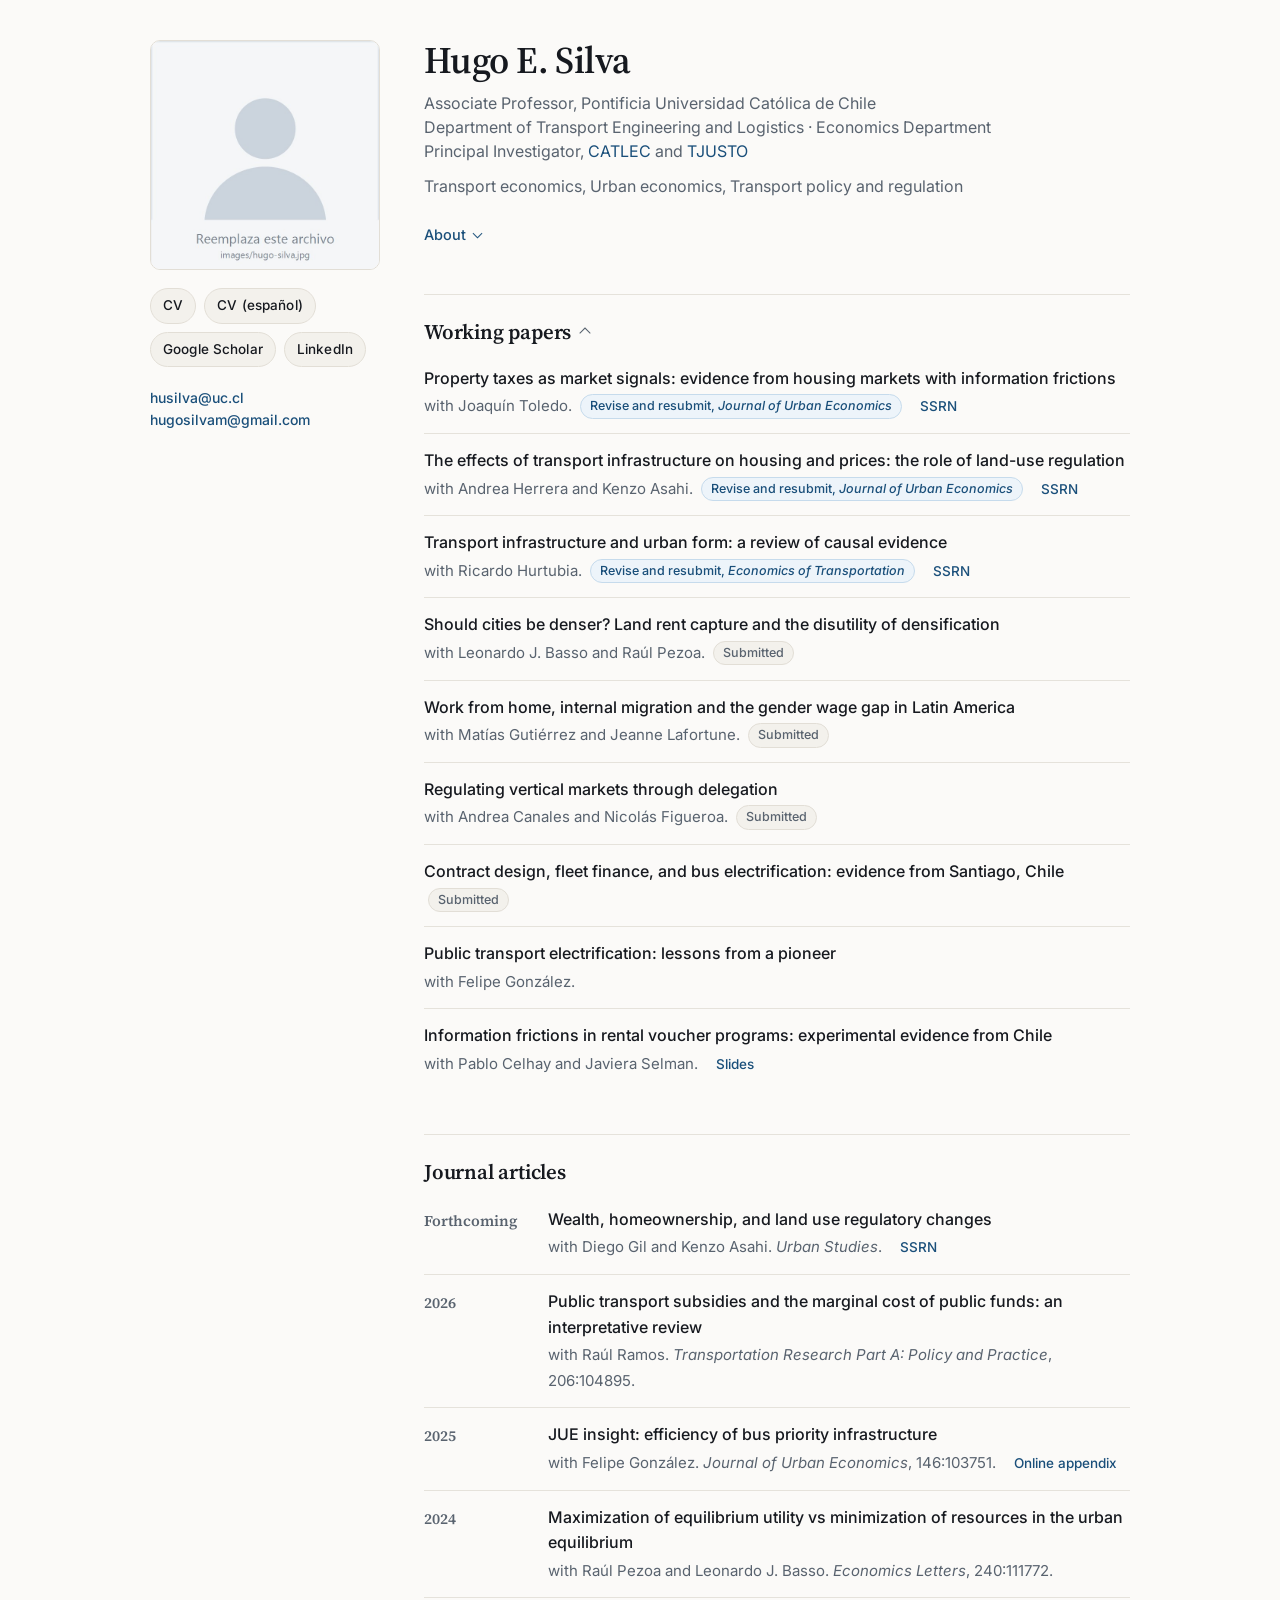
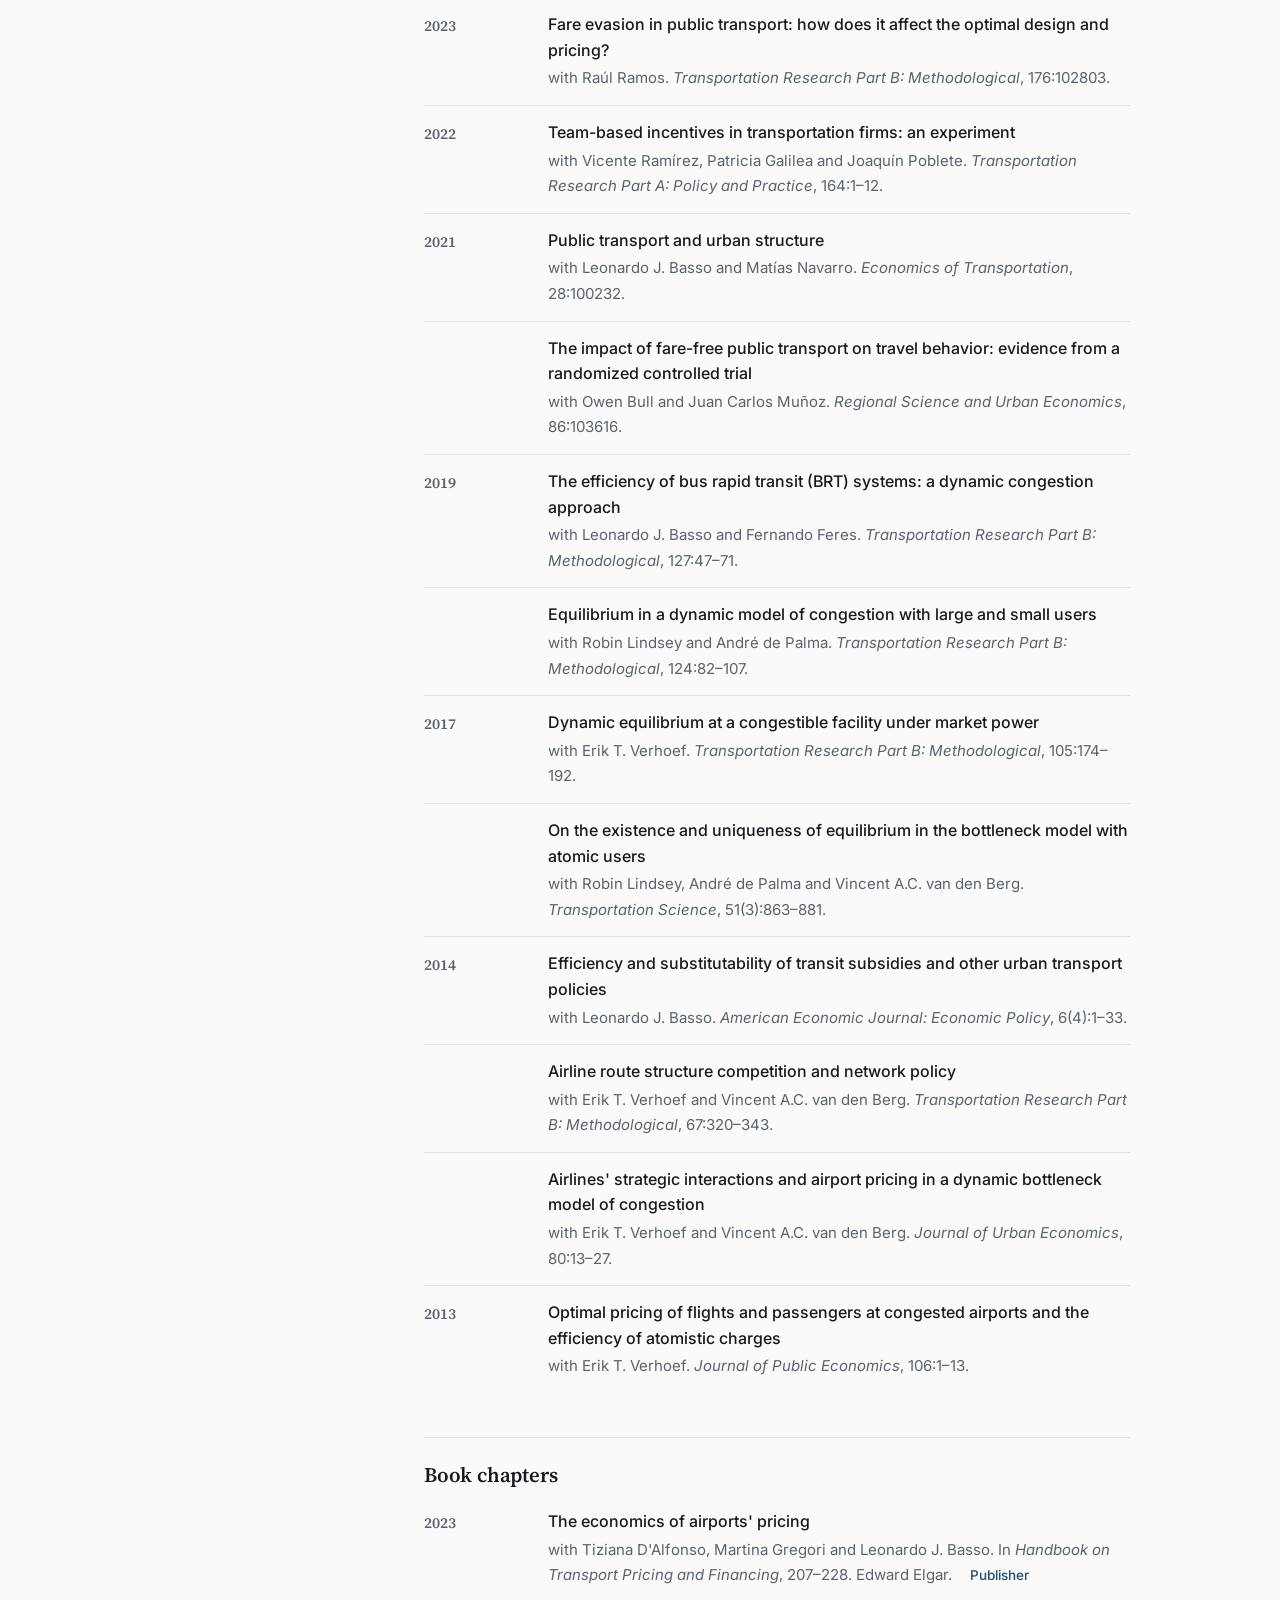
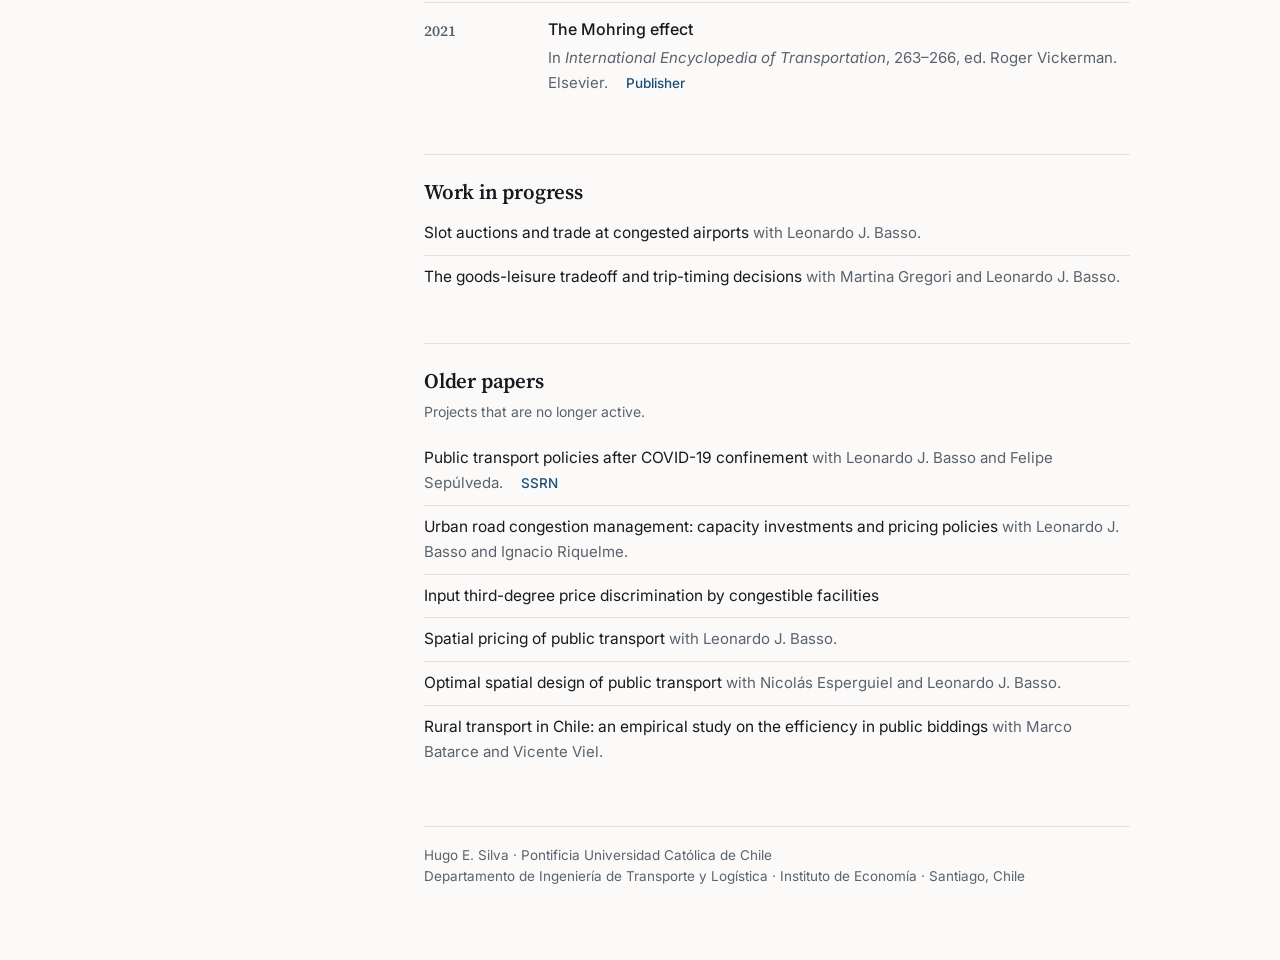
==== index.html @ 0204991d "Enlace SSRN del paper de Urban Studies Co-Authored-By: Claude Opus 5.5 <noreply@anthropic.com>" ====
<!doctype html>
<html lang="en">
<head>
<meta charset="utf-8">
<meta name="viewport" content="width=device-width, initial-scale=1">
<title>Hugo E. Silva | Transport and Urban Economics, PUC Chile</title>
<!-- Bilingual on purpose. The page itself is in English, but most searches that
     should land here are Spanish ("Hugo Silva transporte", "economía del
     transporte UC"), and this is the only place in <head> where those words can
     appear. Google truncates the snippet it displays, not what it indexes. -->
<meta name="description" content="Hugo E. Silva, Associate Professor of transport and urban economics at the Pontificia Universidad Católica de Chile. Publications and working papers. Profesor asociado de economía del transporte y economía urbana en la UC, Santiago de Chile.">
<meta name="author" content="Hugo E. Silva">
<!-- Every link opens in a new tab. Set once here instead of a target= on each
     anchor, so links added later inherit it. The mailto links opt back out. -->
<base target="_blank">
<link rel="preconnect" href="https://fonts.googleapis.com">
<link rel="preconnect" href="https://fonts.gstatic.com" crossorigin>
<link href="https://fonts.googleapis.com/css2?family=Inter:wght@400;500;600&family=Source+Serif+4:opsz,wght@8..60,400;8..60,600&display=swap" rel="stylesheet">
<link rel="stylesheet" href="styles.css">

<!-- hugosilva.cl only forwards here (NIC Chile, 302), it never serves the page,
     so this URL is the canonical one. If the domain ever hosts the site
     directly, change this and the absolute URLs in the JSON-LD below, plus
     sitemap.xml and robots.txt. -->
<link rel="canonical" href="https://hugosilvam.github.io/">

<!-- Tells Google this page is the same researcher it already knows from Scholar,
     ORCID and RePEc, instead of one of the other academics named Hugo Silva.
     Every sameAs URL below was checked against its profile before being added.
     If the site moves to hugosilva.cl, update "url" and "image" here, plus
     sitemap.xml and robots.txt.

     Names, job title and research areas are given in both languages. Searches
     in Chile use the Spanish forms ("profesor asociado", "economía del
     transporte", "Departamento de Ingeniería de Transporte y Logística"), and
     "alternateName" covers the far more common "Hugo Silva" without the middle
     initial. -->
<script type="application/ld+json">
{
  "@context": "https://schema.org",
  "@type": "Person",
  "name": "Hugo E. Silva",
  "alternateName": "Hugo Silva",
  "givenName": "Hugo",
  "familyName": "Silva",
  "jobTitle": ["Associate Professor", "Profesor Asociado"],
  "description": "Profesor asociado de economía del transporte y economía urbana en la Pontificia Universidad Católica de Chile.",
  "url": "https://hugosilvam.github.io/",
  "image": "https://hugosilvam.github.io/images/hugo-silva.jpg",
  "email": "mailto:husilva@uc.cl",
  "worksFor": {
    "@type": "CollegeOrUniversity",
    "name": "Pontificia Universidad Católica de Chile",
    "alternateName": "Pontifical Catholic University of Chile",
    "url": "https://www.uc.cl/"
  },
  "affiliation": [
    {
      "@type": "Organization",
      "name": "Departamento de Ingeniería de Transporte y Logística, Pontificia Universidad Católica de Chile",
      "url": "https://www.ing.puc.cl/transporte-y-logistica/"
    },
    {
      "@type": "Organization",
      "name": "Instituto de Economía, Pontificia Universidad Católica de Chile",
      "url": "https://economia.uc.cl/"
    },
    {
      "@type": "Organization",
      "name": "Center for Advanced Transportation, Logistics, and Economic Competitiveness (CATLEC)",
      "url": "https://catlec.cl/"
    },
    {
      "@type": "Organization",
      "name": "Millennium Nucleus in Just Transport",
      "url": "https://transportejusto.cl/"
    }
  ],
  "alumniOf": [
    { "@type": "CollegeOrUniversity", "name": "Vrije Universiteit Amsterdam" },
    { "@type": "CollegeOrUniversity", "name": "Universidad de Chile" }
  ],
  "knowsLanguage": ["es", "en"],
  "knowsAbout": [
    "Transport economics",
    "Urban economics",
    "Transport policy and regulation",
    "Economía del transporte",
    "Economía urbana",
    "Política y regulación del transporte",
    "Transporte público",
    "Congestión y tarificación vial"
  ],
  "sameAs": [
    "https://scholar.google.com/citations?user=IZvIWk8AAAAJ&hl=en",
    "https://orcid.org/0000-0003-0307-2686",
    "https://ideas.repec.org/f/psi930.html",
    "https://www.researchgate.net/profile/Hugo-Silva-30",
    "https://www.linkedin.com/in/hugo-silva-231196270"
  ]
}
</script>
</head>
<body>
<main class="page">

  <aside class="sidebar">
    <img class="photo" src="images/hugo-silva.jpg" alt="Hugo E. Silva">

    <div class="chips">
      <a class="chip" href="pdf/cv.pdf">CV</a>
      <a class="chip" href="pdf/cv-es.pdf" hreflang="es" lang="es">CV (espa&ntilde;ol)</a>
      <a class="chip" href="https://scholar.google.com/citations?user=IZvIWk8AAAAJ&amp;hl=en">Google Scholar</a>
      <a class="chip" href="https://www.linkedin.com/in/hugo-silva-231196270">LinkedIn</a>
    </div>

    <div class="sidebar-block">
      <strong><a href="mailto:husilva@uc.cl" target="_self">husilva@uc.cl</a></strong><br>
      <strong><a href="mailto:hugosilvam@gmail.com" target="_self">hugosilvam@gmail.com</a></strong>
    </div>

  </aside>

  <section>
    <h1>Hugo E. Silva</h1>
    <p class="role">
      Associate Professor, Pontificia Universidad Católica de Chile<br>
      Department of Transport Engineering and Logistics &middot; Economics Department<br>
      Principal Investigator, <a href="https://catlec.cl/">CATLEC</a> and <a href="https://transportejusto.cl/">TJUSTO</a>
    </p>
    <p class="role role-areas">
      Transport economics, Urban economics, Transport policy and regulation
    </p>

    <!-- Collapsed by default so the publication list sits higher on the page.
         Plain <details>, so it works with no JavaScript. -->
    <details class="bio">
      <summary>About</summary>
      <p>
        Hugo E. Silva is an Associate Professor at the
        <a href="https://www.ing.puc.cl/transporte-y-logistica/">Department of Transport Engineering and Logistics</a>
        and the <a href="https://economia.uc.cl/">Economics Department</a> of the
        Pontificia Universidad Católica de Chile. He is a Principal Researcher at the
        <a href="https://catlec.cl/">Center for Advanced Transportation, Logistics, and Economic Competitiveness (CATLEC)</a>
        and at the <a href="https://transportejusto.cl/">Millennium Nucleus in Just Transport</a>.
      </p>
      <p>
        He received a BSc in Civil Engineering (2010) and an MSc in Transportation Engineering (2010)
        from Universidad de Chile, and a PhD in Economics from VU Amsterdam in 2015.
      </p>
      <p>
        He is also a cofounder of <a href="simplicity.html">SimpliCity</a>, a startup for data-based
        urban and territorial planning.
      </p>

      <!-- Spanish summary. The rest of the site is in English, but most readers
           and most searches that reach this page come from Chile, so the
           institutions and the research areas are also given under the names
           they are actually searched by. -->
      <p lang="es">
        Hugo E. Silva es Profesor Asociado del
        <a href="https://www.ing.puc.cl/transporte-y-logistica/">Departamento de Ingeniería de Transporte y Logística</a>
        y del <a href="https://economia.uc.cl/">Instituto de Economía</a> de la
        Pontificia Universidad Católica de Chile. Investiga en economía del transporte
        y economía urbana: tarificación de la congestión, subsidios y diseño del
        transporte público, aeropuertos, y el efecto de la infraestructura de transporte
        sobre la ciudad. Es investigador principal del
        <a href="https://catlec.cl/">Centro Avanzado de Transporte, Logística y Competitividad Económica (CATLEC)</a>
        y del <a href="https://transportejusto.cl/">Núcleo Milenio Transporte Justo (TJUSTO)</a>.
      </p>
    </details>

    <!-- ================= WORKING PAPERS =================
         Ordered by status: revise and resubmit, then submitted, then the rest.
         No year gutter here, because the order is not chronological.
         Collapsible, but open by default: this is the newest work, so it should
         still be the first thing a reader sees. -->
    <details class="section" open>
    <summary><h2>Working papers</h2></summary>
    <ol class="pubs pubs-flow">

      <li>
        <div>
          <a class="title" href="pdf/property-taxes-housing.pdf">Property taxes as market signals: evidence from housing markets with information frictions</a>
          <span class="meta">with Joaquín Toledo.
            <span class="status status-rr">Revise and resubmit, <i>Journal of Urban Economics</i></span>
          </span>
          <span class="filelinks"><a href="https://papers.ssrn.com/sol3/papers.cfm?abstract_id=5313632">SSRN</a></span>
        </div>
      </li>

      <li>
        <div>
          <a class="title" href="pdf/infrastructure-land-use-regulation.pdf">The effects of transport infrastructure on housing and prices: the role of land-use regulation</a>
          <span class="meta">with Andrea Herrera and Kenzo Asahi.
            <span class="status status-rr">Revise and resubmit, <i>Journal of Urban Economics</i></span>
          </span>
          <span class="filelinks"><a href="https://papers.ssrn.com/sol3/papers.cfm?abstract_id=5498960">SSRN</a></span>
        </div>
      </li>

      <li>
        <div>
          <a class="title" href="pdf/infrastructure-urban-form.pdf">Transport infrastructure and urban form: a review of causal evidence</a>
          <span class="meta">with Ricardo Hurtubia.
            <span class="status status-rr">Revise and resubmit, <i>Economics of Transportation</i></span>
          </span>
          <span class="filelinks"><a href="https://papers.ssrn.com/sol3/papers.cfm?abstract_id=5534223">SSRN</a></span>
        </div>
      </li>

      <li>
        <div>
          <a class="title" href="pdf/density-land-rent-capture.pdf">Should cities be denser? Land rent capture and the disutility of densification</a>
          <span class="meta">with Leonardo J. Basso and Ra&uacute;l Pezoa.
            <span class="status">Submitted</span>
          </span>
        </div>
      </li>

      <li>
        <div>
          <a class="title" href="pdf/wfh-migration-gender.pdf">Work from home, internal migration and the gender wage gap in Latin America</a>
          <span class="meta">with Matías Gutiérrez and Jeanne Lafortune.
            <span class="status">Submitted</span>
          </span>
        </div>
      </li>

      <li>
        <div>
          <a class="title" href="pdf/vertical-markets.pdf">Regulating vertical markets through delegation</a>
          <span class="meta">with Andrea Canales and Nicolás Figueroa.
            <span class="status">Submitted</span>
          </span>
        </div>
      </li>

      <li>
        <div>
          <a class="title" href="pdf/bus-electrification-contracts.pdf">Contract design, fleet finance, and bus electrification: evidence from Santiago, Chile</a>
          <span class="meta">
            <span class="status">Submitted</span>
          </span>
        </div>
      </li>

      <li>
        <div>
          <a class="title" href="pdf/pt-electrification.pdf">Public transport electrification: lessons from a pioneer</a>
          <span class="meta">with Felipe González.</span>
        </div>
      </li>

      <li>
        <div>
          <span class="title-plain">Information frictions in rental voucher programs: experimental evidence from Chile</span>
          <span class="meta">with Pablo Celhay and Javiera Selman.</span>
          <span class="filelinks"><a href="pdf/rental-vouchers-slides.pdf">Slides</a></span>
        </div>
      </li>

    </ol>
    </details>

    <!-- ================= JOURNAL ARTICLES ================= -->
    <h2>Journal articles</h2>
    <ol class="pubs">

      <li>
        <span class="yr">Forthcoming</span>
        <div>
          <span class="title-plain">Wealth, homeownership, and land use regulatory changes</span>
          <span class="meta">with Diego Gil and Kenzo Asahi. <i>Urban Studies</i>.</span>
          <span class="filelinks"><a href="https://papers.ssrn.com/sol3/papers.cfm?abstract_id=7586760">SSRN</a></span>
        </div>
      </li>

      <li>
        <span class="yr">2026</span>
        <div>
          <a class="title" href="pdf/mcpf-review.pdf">Public transport subsidies and the marginal cost of public funds: an interpretative review</a>
          <span class="meta">with Raúl Ramos. <i>Transportation Research Part A: Policy and Practice</i>, 206:104895.</span>
        </div>
      </li>

      <li>
        <span class="yr">2025</span>
        <div>
          <a class="title" href="pdf/bus-priority.pdf">JUE insight: efficiency of bus priority infrastructure</a>
          <span class="meta">with Felipe González. <i>Journal of Urban Economics</i>, 146:103751.</span>
          <span class="filelinks">
            <a href="pdf/bus-priority-appendix.pdf">Online appendix</a>
          </span>
        </div>
      </li>

      <li>
        <span class="yr">2024</span>
        <div>
          <a class="title" href="pdf/max-utility-vs-min-resources.pdf">Maximization of equilibrium utility vs minimization of resources in the urban equilibrium</a>
          <span class="meta">with Raúl Pezoa and Leonardo J. Basso. <i>Economics Letters</i>, 240:111772.</span>
        </div>
      </li>

      <li>
        <span class="yr">2023</span>
        <div>
          <a class="title" href="pdf/fare-evasion.pdf">Fare evasion in public transport: how does it affect the optimal design and pricing?</a>
          <span class="meta">with Raúl Ramos. <i>Transportation Research Part B: Methodological</i>, 176:102803.</span>
        </div>
      </li>

      <li>
        <span class="yr">2022</span>
        <div>
          <a class="title" href="pdf/team-incentives.pdf">Team-based incentives in transportation firms: an experiment</a>
          <span class="meta">with Vicente Ramírez, Patricia Galilea and Joaquín Poblete. <i>Transportation Research Part A: Policy and Practice</i>, 164:1&ndash;12.</span>
        </div>
      </li>

      <li>
        <span class="yr">2021</span>
        <div>
          <a class="title" href="pdf/pt-urban-structure.pdf">Public transport and urban structure</a>
          <span class="meta">with Leonardo J. Basso and Matías Navarro. <i>Economics of Transportation</i>, 28:100232.</span>
        </div>
      </li>

      <li>
        <span class="yr"></span>
        <div>
          <a class="title" href="pdf/fare-free-rct.pdf">The impact of fare-free public transport on travel behavior: evidence from a randomized controlled trial</a>
          <span class="meta">with Owen Bull and Juan Carlos Muñoz. <i>Regional Science and Urban Economics</i>, 86:103616.</span>
        </div>
      </li>

      <li>
        <span class="yr">2019</span>
        <div>
          <a class="title" href="pdf/brt-efficiency.pdf">The efficiency of bus rapid transit (BRT) systems: a dynamic congestion approach</a>
          <span class="meta">with Leonardo J. Basso and Fernando Feres. <i>Transportation Research Part B: Methodological</i>, 127:47&ndash;71.</span>
        </div>
      </li>

      <li>
        <span class="yr"></span>
        <div>
          <a class="title" href="pdf/large-small-users.pdf">Equilibrium in a dynamic model of congestion with large and small users</a>
          <span class="meta">with Robin Lindsey and André de Palma. <i>Transportation Research Part B: Methodological</i>, 124:82&ndash;107.</span>
        </div>
      </li>

      <li>
        <span class="yr">2017</span>
        <div>
          <a class="title" href="pdf/market-power-congestion.pdf">Dynamic equilibrium at a congestible facility under market power</a>
          <span class="meta">with Erik T. Verhoef. <i>Transportation Research Part B: Methodological</i>, 105:174&ndash;192.</span>
        </div>
      </li>

      <li>
        <span class="yr"></span>
        <div>
          <a class="title" href="pdf/atomic-users.pdf">On the existence and uniqueness of equilibrium in the bottleneck model with atomic users</a>
          <span class="meta">with Robin Lindsey, André de Palma and Vincent A.C. van den Berg. <i>Transportation Science</i>, 51(3):863&ndash;881.</span>
        </div>
      </li>

      <li>
        <span class="yr">2014</span>
        <div>
          <a class="title" href="pdf/transit-subsidies.pdf">Efficiency and substitutability of transit subsidies and other urban transport policies</a>
          <span class="meta">with Leonardo J. Basso. <i>American Economic Journal: Economic Policy</i>, 6(4):1&ndash;33.</span>
        </div>
      </li>

      <li>
        <span class="yr"></span>
        <div>
          <a class="title" href="pdf/airline-route-structure.pdf">Airline route structure competition and network policy</a>
          <span class="meta">with Erik T. Verhoef and Vincent A.C. van den Berg. <i>Transportation Research Part B: Methodological</i>, 67:320&ndash;343.</span>
        </div>
      </li>

      <li>
        <span class="yr"></span>
        <div>
          <a class="title" href="pdf/airport-pricing-bottleneck.pdf">Airlines' strategic interactions and airport pricing in a dynamic bottleneck model of congestion</a>
          <span class="meta">with Erik T. Verhoef and Vincent A.C. van den Berg. <i>Journal of Urban Economics</i>, 80:13&ndash;27.</span>
        </div>
      </li>

      <li>
        <span class="yr">2013</span>
        <div>
          <a class="title" href="pdf/flights-passengers-pricing.pdf">Optimal pricing of flights and passengers at congested airports and the efficiency of atomistic charges</a>
          <span class="meta">with Erik T. Verhoef. <i>Journal of Public Economics</i>, 106:1&ndash;13.</span>
        </div>
      </li>

    </ol>

    <!-- ================= BOOK CHAPTERS ================= -->
    <h2>Book chapters</h2>
    <ol class="pubs">

      <li>
        <span class="yr">2023</span>
        <div>
          <a class="title" href="pdf/airports-pricing-chapter.pdf">The economics of airports' pricing</a>
          <span class="meta">with Tiziana D'Alfonso, Martina Gregori and Leonardo J. Basso. In <i>Handbook on Transport Pricing and Financing</i>, 207&ndash;228. Edward Elgar.</span>
          <span class="filelinks">
            <a href="https://doi.org/10.4337/9781800375550.00018">Publisher</a>
          </span>
        </div>
      </li>

      <li>
        <span class="yr">2021</span>
        <div>
          <a class="title" href="pdf/mohring-effect.pdf">The Mohring effect</a>
          <span class="meta">In <i>International Encyclopedia of Transportation</i>, 263&ndash;266, ed. Roger Vickerman. Elsevier.</span>
          <span class="filelinks">
            <a href="https://doi.org/10.1016/B978-0-08-102671-7.10050-8">Publisher</a>
          </span>
        </div>
      </li>

    </ol>

    <!-- ================= WORK IN PROGRESS ================= -->
    <h2>Work in progress</h2>
    <ul class="plain">
      <li>Slot auctions and trade at congested airports <span class="meta">with Leonardo J. Basso.</span></li>
      <li>The goods-leisure tradeoff and trip-timing decisions <span class="meta">with Martina Gregori and Leonardo J. Basso.</span></li>
    </ul>

    <!-- ================= OLDER PAPERS ================= -->
    <h2>Older papers</h2>
    <p class="section-note">Projects that are no longer active.</p>
    <ul class="plain">
      <li>
        Public transport policies after COVID-19 confinement
        <span class="meta">with Leonardo J. Basso and Felipe Sepúlveda.</span>
        <span class="filelinks"><a href="https://papers.ssrn.com/sol3/papers.cfm?abstract_id=3693098">SSRN</a></span>
      </li>
      <li>Urban road congestion management: capacity investments and pricing policies <span class="meta">with Leonardo J. Basso and Ignacio Riquelme.</span></li>
      <li>Input third-degree price discrimination by congestible facilities</li>
      <li>Spatial pricing of public transport <span class="meta">with Leonardo J. Basso.</span></li>
      <li>Optimal spatial design of public transport <span class="meta">with Nicolás Esperguiel and Leonardo J. Basso.</span></li>
      <li>Rural transport in Chile: an empirical study on the efficiency in public biddings <span class="meta">with Marco Batarce and Vicente Viel.</span></li>
    </ul>

    <!-- The second line repeats the affiliation in Spanish. The bio above says
         the same thing, but it sits inside a collapsed <details>; this line is
         visible without opening anything, which is what search engines weigh
         most. -->
    <footer>
      Hugo E. Silva &middot; Pontificia Universidad Católica de Chile<br>
      <span lang="es">Departamento de Ingeniería de Transporte y Logística &middot; Instituto de Economía &middot; Santiago, Chile</span>
    </footer>

  </section>
</main>
</body>
</html>
---- styles.css ----
/* Hugo E. Silva — personal site
   Layout modeled on the brief: sticky sidebar + single-column publication list. */

/* The palette is light in every context. color-scheme pins form controls,
   scrollbars and the pre-paint canvas to light so a reader whose OS is in dark
   mode does not get a dark flash or dark UI chrome around a white page. */
:root {
  color-scheme: light;
  --bg: #fbfaf8;
  --text: #16191f;
  --muted: #59636f;
  --rule: #e5e2db;
  --accent: #1a4f7a;
  --accent-hover: #123a5a;
  --chip-bg: #f3f1ec;
  --chip-border: #e2ded6;
  --rr-bg: #edf4fa;
  --rr-border: #c6dbec;
  --rr-text: #1a4f7a;
  --card: #ffffff;
  --max: 1020px;
  --gutter: 7rem;
}

* { box-sizing: border-box; }

html { -webkit-text-size-adjust: 100%; }

body {
  margin: 0;
  background: var(--bg);
  color: var(--text);
  font-family: Inter, -apple-system, BlinkMacSystemFont, "Segoe UI", Roboto, Arial, sans-serif;
  font-size: 16px;
  line-height: 1.6;
  font-feature-settings: "kern" 1;
  -webkit-font-smoothing: antialiased;
}

a {
  color: var(--accent);
  text-decoration: none;
}

a:hover {
  color: var(--accent-hover);
  text-decoration: underline;
  text-underline-offset: 3px;
}

a:focus-visible {
  outline: 2px solid var(--accent);
  outline-offset: 3px;
  border-radius: 2px;
}

/* ---------- Layout ---------- */

.page {
  max-width: var(--max);
  margin: 0 auto;
  padding: 40px 20px 72px;
  display: grid;
  grid-template-columns: 230px 1fr;
  gap: 44px;
  align-items: start;
}

.sidebar {
  position: sticky;
  top: 32px;
}

.photo {
  width: 100%;
  aspect-ratio: 1 / 1;
  object-fit: cover;
  border-radius: 10px;
  display: block;
  background: var(--chip-bg);
  border: 1px solid var(--chip-border);
}

.sidebar-block {
  margin-top: 20px;
  font-size: 14px;
  color: var(--muted);
  line-height: 1.55;
}

.sidebar-block strong {
  color: var(--text);
  font-weight: 500;
}

.chips {
  display: flex;
  flex-wrap: wrap;
  gap: 8px;
  margin-top: 18px;
}

.chip {
  padding: 6px 12px;
  border: 1px solid var(--chip-border);
  background: var(--chip-bg);
  border-radius: 999px;
  font-size: 13.5px;
  font-weight: 500;
  color: var(--text);
  letter-spacing: 0.01em;
}

/* White, not var(--bg): the page is a warm off-white, so lifting the chip to
   pure white is what makes the hover read. */
.chip:hover {
  background: var(--card);
  border-color: var(--accent);
  color: var(--accent);
  text-decoration: none;
}

/* ---------- Type ---------- */

h1 {
  font-family: "Source Serif 4", Georgia, "Times New Roman", serif;
  font-weight: 600;
  font-size: 2.35rem;
  line-height: 1.1;
  letter-spacing: -0.015em;
  margin: 0 0 10px;
}

.role {
  color: var(--muted);
  font-size: 1rem;
  margin: 0 0 22px;
  line-height: 1.5;
}

/* The research areas are not an affiliation, so they sit in their own block
   under the three institutional lines. A gap smaller than the 22px below the
   pair keeps the two reading as one group. */
.role-areas {
  margin-top: 11px;
}

.role:has(+ .role-areas) {
  margin-bottom: 0;
}

.bio p {
  margin: 0 0 14px;
  max-width: 62ch;
}

/* The bio on index.html is a <details>, collapsed by default. These rules only
   bite when a <summary> is present, so the plain <div class="bio"> on
   simplicity.html is left alone. */
.bio > summary {
  display: inline-flex;
  align-items: center;
  gap: 8px;
  width: fit-content;
  padding: 3px 0;
  cursor: pointer;
  list-style: none;
  color: var(--accent);
  font-size: 14.5px;
  font-weight: 500;
}

.bio > summary::-webkit-details-marker { display: none; }

.bio > summary:hover { color: var(--accent-hover); }

.bio > summary:focus-visible {
  outline: 2px solid var(--accent);
  outline-offset: 3px;
  border-radius: 2px;
}

/* Chevron drawn from two borders: down when closed, up when open. */
.bio > summary::after {
  content: "";
  width: 6px;
  height: 6px;
  margin-top: -3px;
  border-right: 1.5px solid currentColor;
  border-bottom: 1.5px solid currentColor;
  transform: rotate(45deg);
  transition: transform 0.18s ease;
}

.bio[open] > summary::after {
  margin-top: 2px;
  transform: rotate(-135deg);
}

.bio[open] > summary { margin-bottom: 10px; }

h2 {
  font-family: "Source Serif 4", Georgia, "Times New Roman", serif;
  font-weight: 600;
  font-size: 1.3rem;
  letter-spacing: -0.01em;
  margin: 44px 0 4px;
  padding-top: 20px;
  border-top: 1px solid var(--rule);
}

.section-note {
  color: var(--muted);
  font-size: 14px;
  margin: 0 0 14px;
}

/* ---------- Collapsible section ---------- */

/* The <h2> keeps its own rule above, so a collapsible section is visually
   identical to a plain one except for the chevron. The summary contributes
   only the hit area. */
.section > summary {
  cursor: pointer;
  list-style: none;
}

.section > summary::-webkit-details-marker { display: none; }

.section > summary > h2 {
  display: flex;
  align-items: center;
  gap: 10px;
}

/* Same two-border chevron as the About toggle: down when closed, up when open. */
.section > summary > h2::after {
  content: "";
  flex: none;
  width: 7px;
  height: 7px;
  margin-top: -4px;
  border-right: 1.5px solid var(--muted);
  border-bottom: 1.5px solid var(--muted);
  transform: rotate(45deg);
  transition: transform 0.18s ease;
}

.section[open] > summary > h2::after {
  margin-top: 3px;
  transform: rotate(-135deg);
}

.section > summary:hover > h2 { color: var(--accent); }

.section > summary:hover > h2::after { border-color: var(--accent); }

.section > summary:focus-visible {
  outline: 2px solid var(--accent);
  outline-offset: 3px;
  border-radius: 2px;
}

/* ---------- Publication lists ---------- */

.pubs {
  list-style: none;
  margin: 0;
  padding: 0;
}

.pubs > li {
  display: grid;
  grid-template-columns: var(--gutter) 1fr;
  gap: 0 12px;
  padding: 14px 0;
  border-bottom: 1px solid var(--rule);
}

.pubs > li:last-child { border-bottom: none; }

/* Working papers are ordered by status, not by date, so that list drops the
   year gutter instead of showing a timeline the order does not follow. */
.pubs-flow > li {
  grid-template-columns: 1fr;
  gap: 0;
}

/* The year sits in the gutter and is printed only when it changes,
   so the column reads as a timeline rather than a repeated label. */
.yr {
  font-family: "Source Serif 4", Georgia, serif;
  font-size: 15px;
  font-weight: 600;
  color: var(--muted);
  font-variant-numeric: tabular-nums;
  padding-top: 2px;
  /* "Forthcoming" is the longest label; if a font renders it wider than the
     gutter, hyphenate it rather than let it run into the title. */
  min-width: 0;
  overflow-wrap: break-word;
  hyphens: auto;
}

/* The title is the only block in the entry. Everything after it (coauthors,
   status, file links) is inline, so it all flows onto one second line.
   fit-content keeps the clickable box hugging the text: as a plain block the
   <a> would fill the column and empty space to its right would open the PDF. */
.title {
  font-weight: 500;
  display: block;
  width: fit-content;
  margin-bottom: 2px;
}

/* Titles that link to a PDF stay body-black, in both the unvisited and the
   visited state, so the list reads as one column of titles rather than a mix of
   blue and purple. :visited is listed explicitly because the browser default
   would otherwise recolor it. The underline on hover carries the affordance. */
.title:link,
.title:visited {
  color: var(--text);
}

.title:hover {
  color: var(--text);
  text-decoration: underline;
  text-underline-offset: 3px;
}

.title-plain {
  font-weight: 500;
  color: var(--text);
  display: block;
  margin-bottom: 2px;
}

.meta {
  display: inline;
  color: var(--muted);
  font-size: 15px;
}

.meta i { font-style: italic; }

/* Rides on the coauthors line, after the status pill. */
.filelinks {
  display: inline;
  margin-left: 14px;
  font-size: 13.5px;
}

/* An entry with no coauthors and no status has nothing on the second line
   before the links, so they open it and the leading gap is not wanted. */
.title + .filelinks,
.title-plain + .filelinks { margin-left: 0; }

.filelinks a { font-weight: 500; }

.filelinks a + a { margin-left: 14px; }

/* Review status rides on the same line as the coauthors, as a small pill so it
   stays scannable without reading as part of the author list. */
.status {
  display: inline-block;
  margin-left: 4px;
  padding: 0 9px;
  border: 1px solid var(--chip-border);
  border-radius: 999px;
  background: var(--chip-bg);
  color: var(--muted);
  font-size: 12.5px;
  font-weight: 500;
  line-height: 1.8;
  white-space: nowrap;
  vertical-align: 1px;
}

.status i { font-style: italic; }

.status-rr {
  background: var(--rr-bg);
  border-color: var(--rr-border);
  color: var(--rr-text);
}

/* Simple lists (work in progress, older papers) */
.plain {
  list-style: none;
  margin: 0;
  padding: 0;
}

.plain li {
  padding: 9px 0;
  border-bottom: 1px solid var(--rule);
  font-size: 15.5px;
}

.plain li:last-child { border-bottom: none; }

.plain .meta { display: inline; margin: 0; }

footer {
  margin-top: 52px;
  padding-top: 18px;
  border-top: 1px solid var(--rule);
  color: var(--muted);
  font-size: 13.5px;
}

/* ---------- Responsive ---------- */

@media (max-width: 820px) {
  .page {
    grid-template-columns: 1fr;
    gap: 28px;
    padding: 28px 18px 56px;
  }
  .sidebar { position: static; }
  .photo {
    width: 150px;
    aspect-ratio: 1 / 1;
  }
  h1 { font-size: 2rem; }
  .pubs > li {
    grid-template-columns: 1fr;
    gap: 0;
  }
  .yr {
    font-size: 13px;
    letter-spacing: 0.06em;
    text-transform: uppercase;
    padding: 0 0 2px;
  }
}

/* Below roughly a phone width the longest status ("Revise and resubmit,
   Journal of Urban Economics") no longer fits next to the authors, so the pill
   drops to its own line instead of overflowing the column. */
@media (max-width: 560px) {
  .status {
    display: block;
    width: fit-content;
    margin: 4px 0 0;
    white-space: normal;
    border-radius: 10px;
    padding: 1px 9px;
  }
}

@media print {
  :root { --accent: #000; --muted: #444; --rule: #ccc; }
  body { font-size: 11pt; }
  .sidebar, .chips { display: none; }
  .page { display: block; max-width: none; padding: 0; }
  a { text-decoration: none; }

  /* Print the bio whether or not the reader expanded it, and drop the toggle. */
  .bio > summary { display: none; }
  .bio > p { display: block; }

  /* Same for a collapsed section: the papers must be on the printed page even
     if the reader had it folded shut. The heading stays, only the chevron goes. */
  .section:not([open]) > ol { display: block; }
  .section > summary > h2::after { display: none; }
}
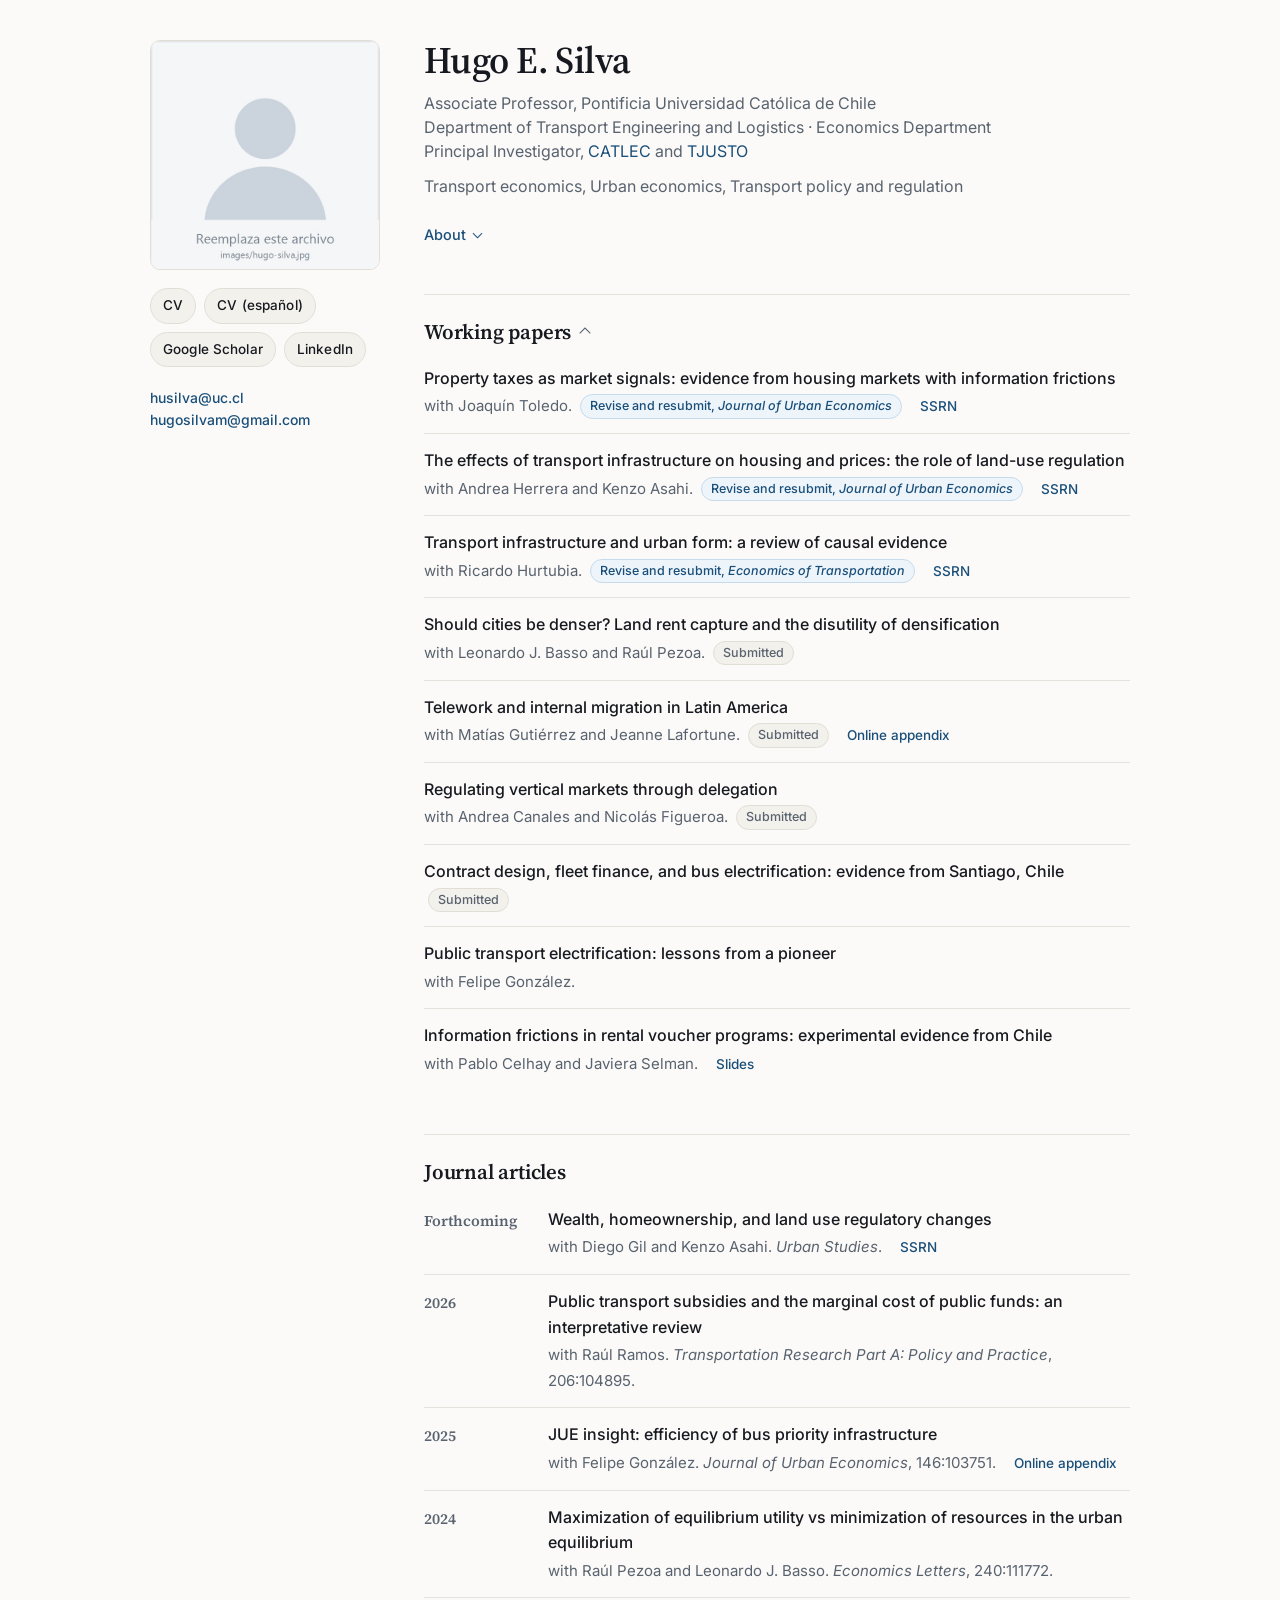
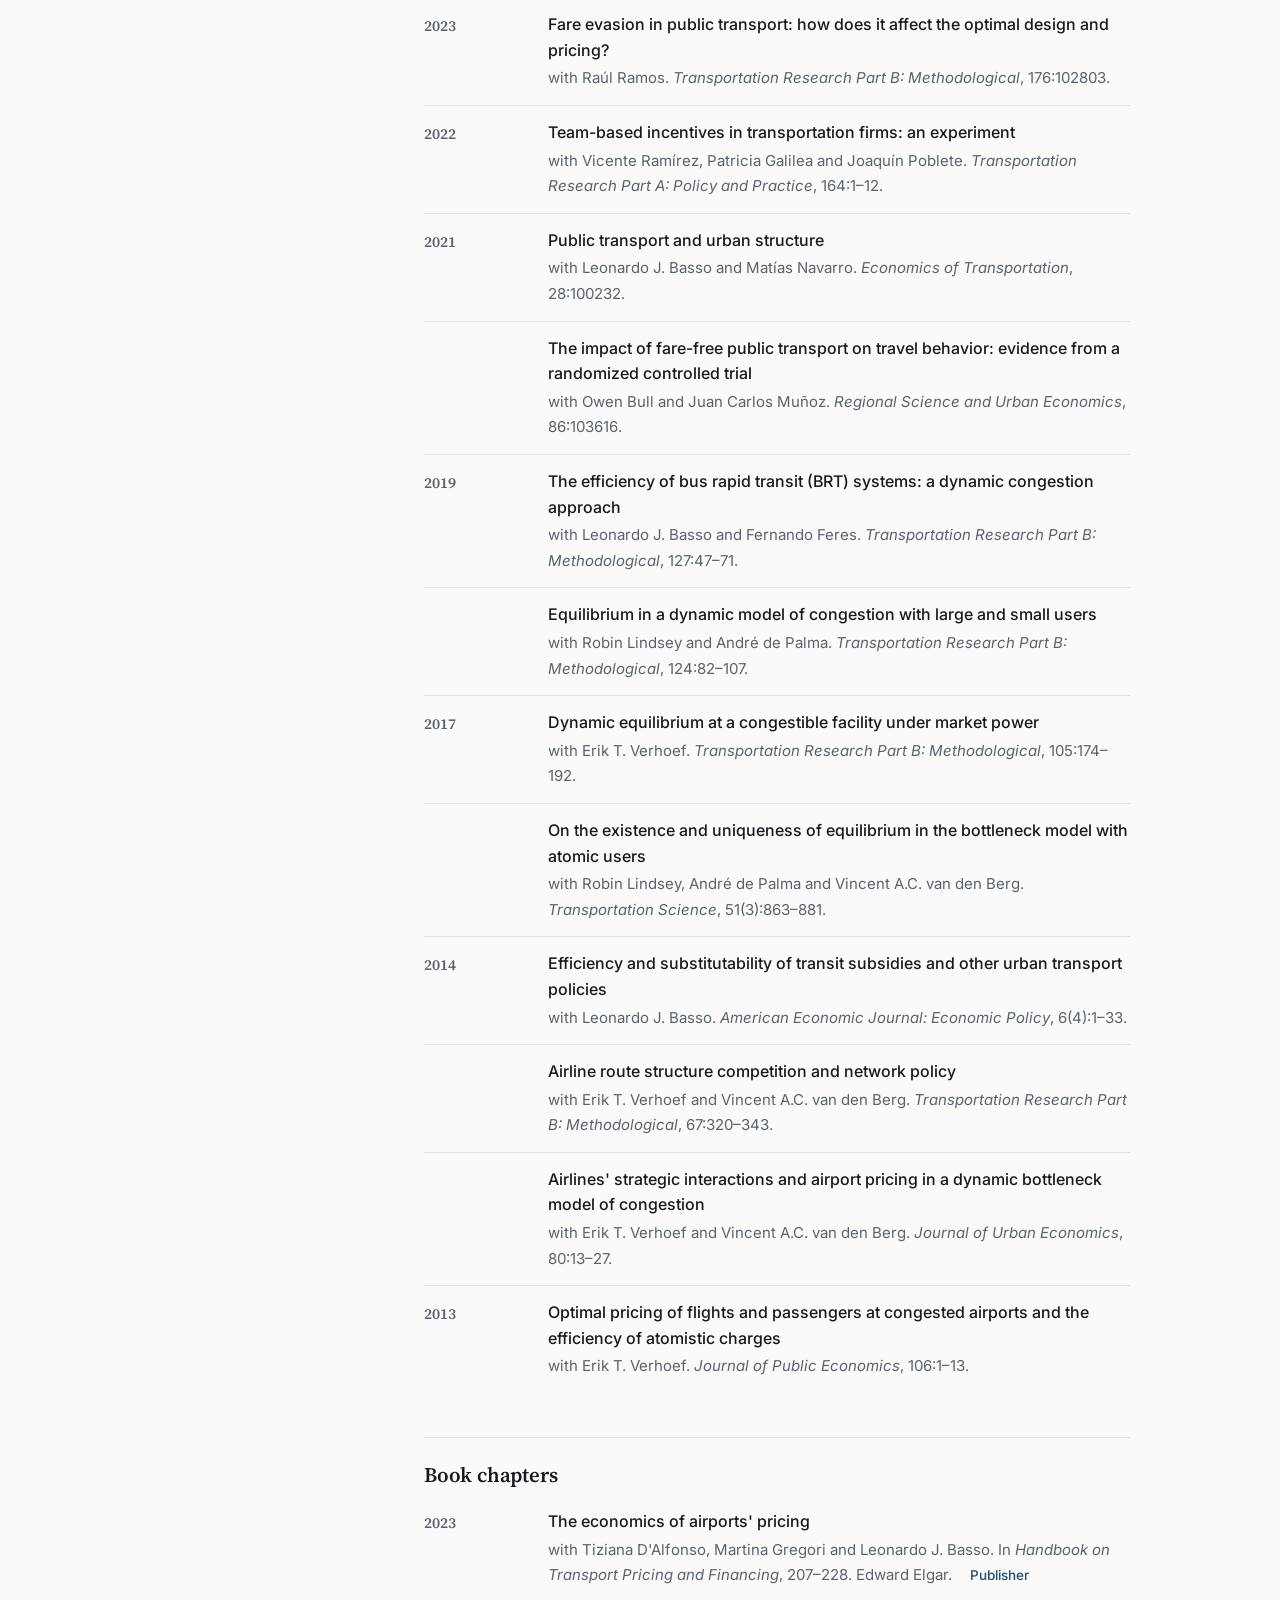
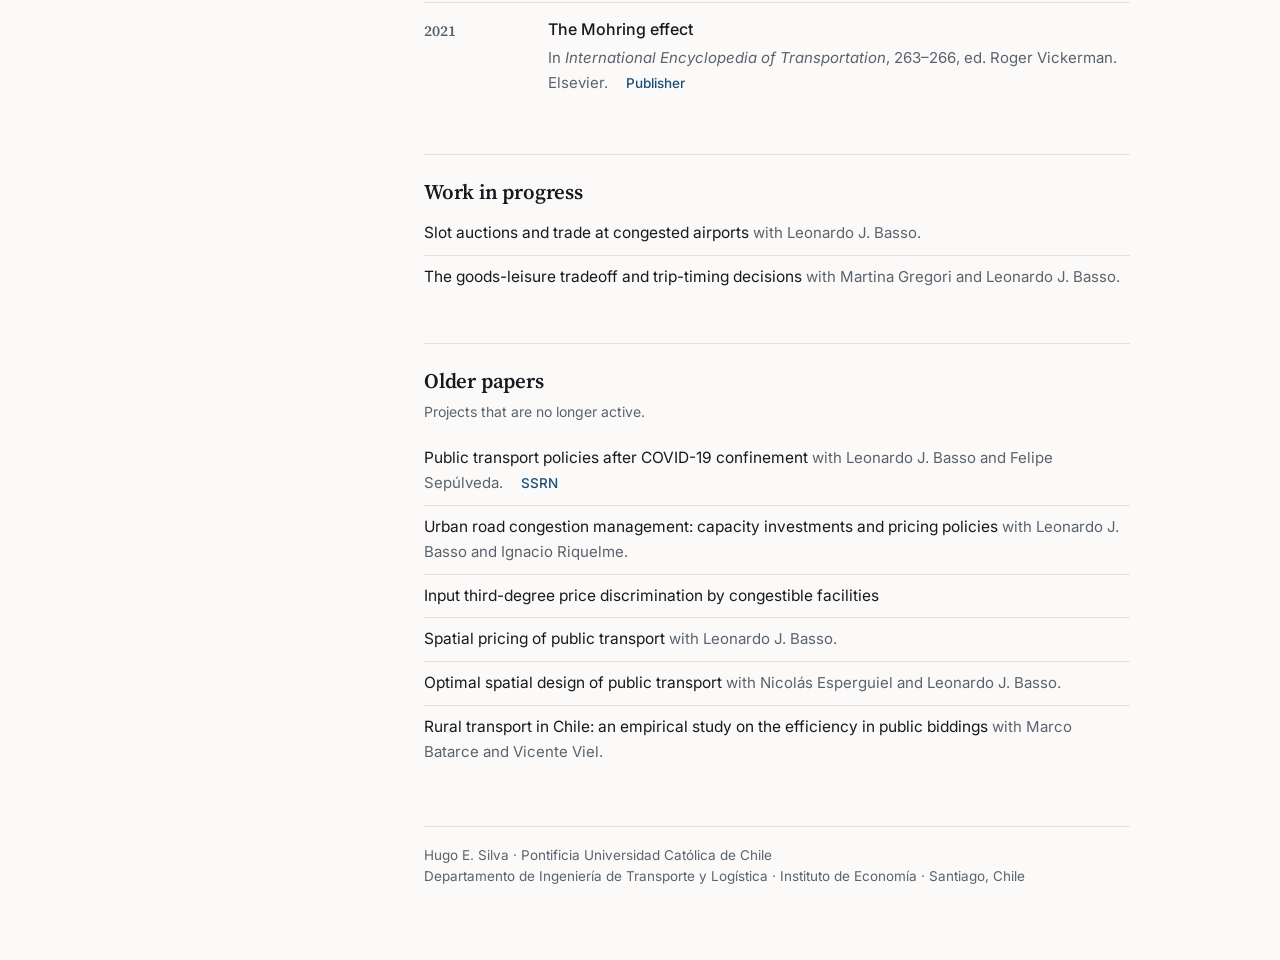
==== commit c94cfed2: "Paper de teletrabajo: version enviada a JEG y apendice online" ====
--- a/index.html
+++ b/index.html
@@ -220,10 +220,11 @@
 
       <li>
         <div>
-          <a class="title" href="pdf/wfh-migration-gender.pdf">Work from home, internal migration and the gender wage gap in Latin America</a>
+          <a class="title" href="pdf/telework-migration.pdf">Telework and internal migration in Latin America</a>
           <span class="meta">with Matías Gutiérrez and Jeanne Lafortune.
             <span class="status">Submitted</span>
           </span>
+          <span class="filelinks"><a href="pdf/telework-migration-appendix.pdf">Online appendix</a></span>
         </div>
       </li>
 
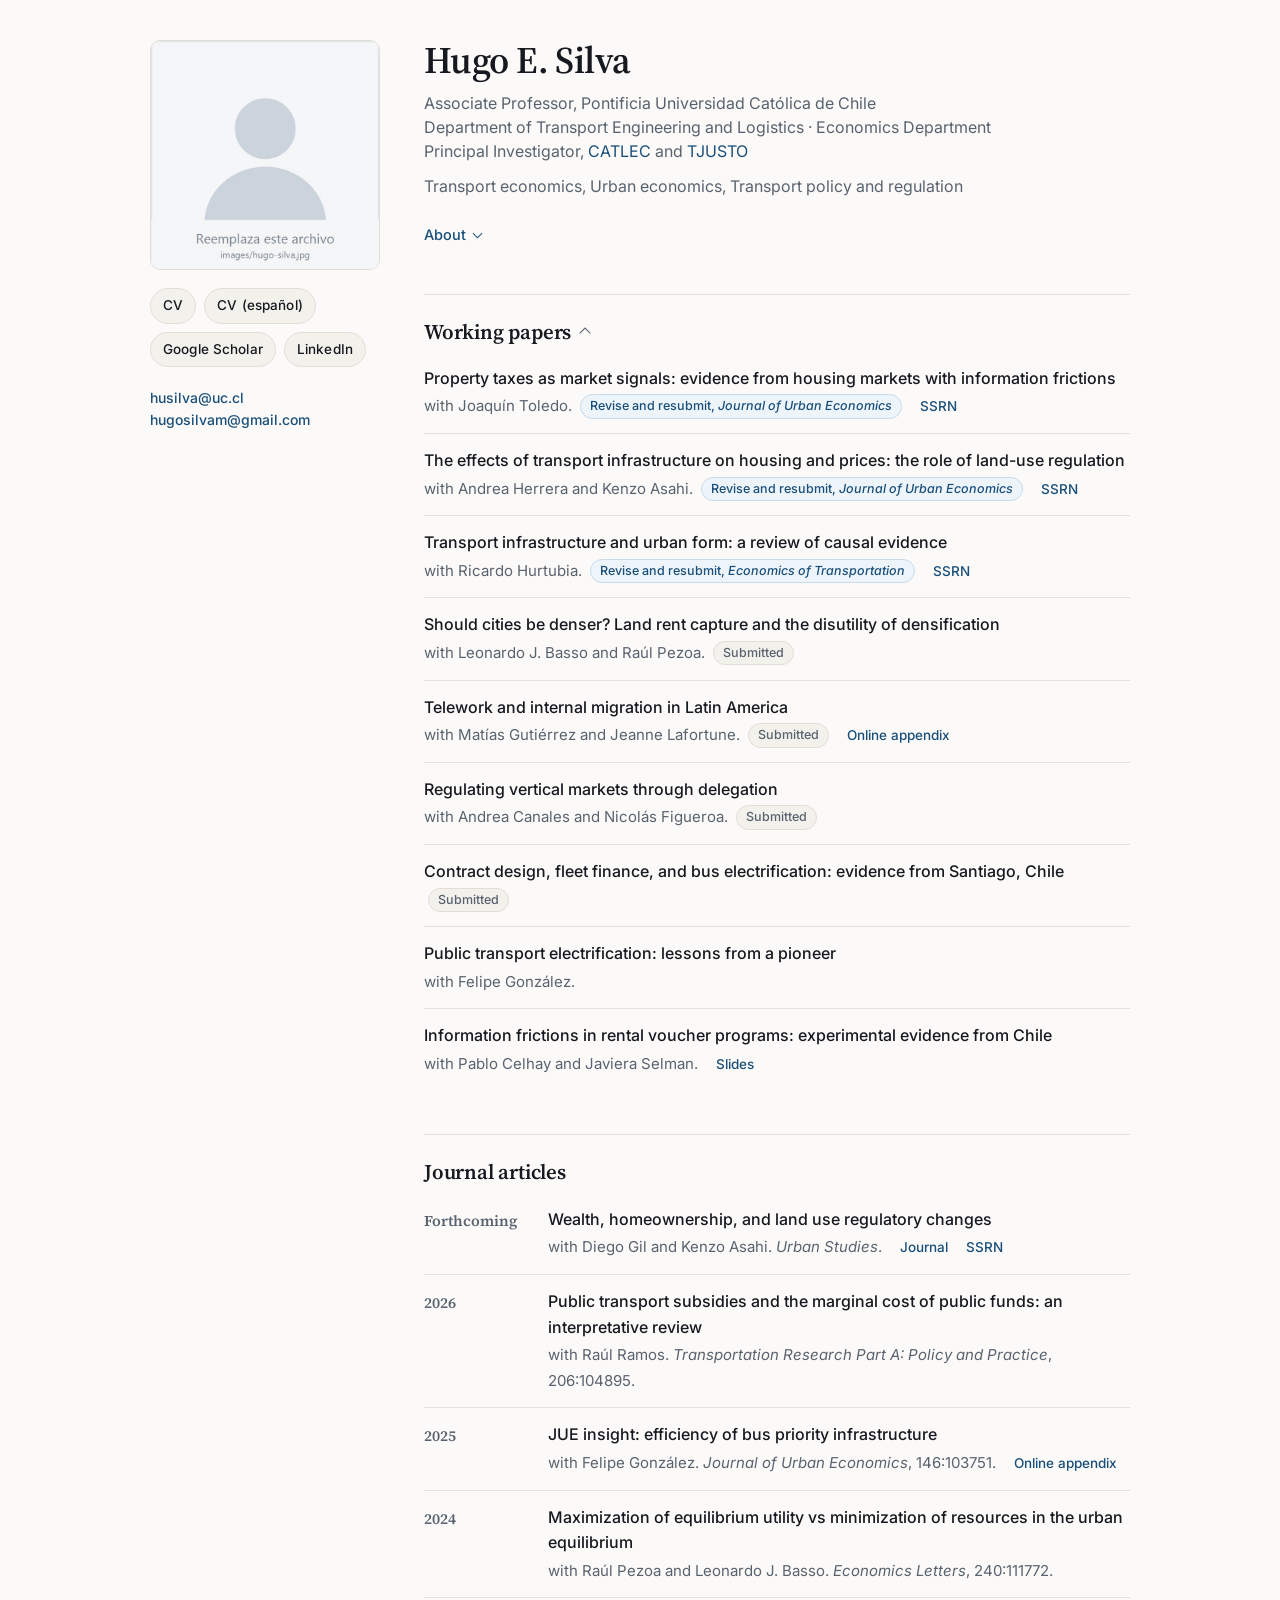
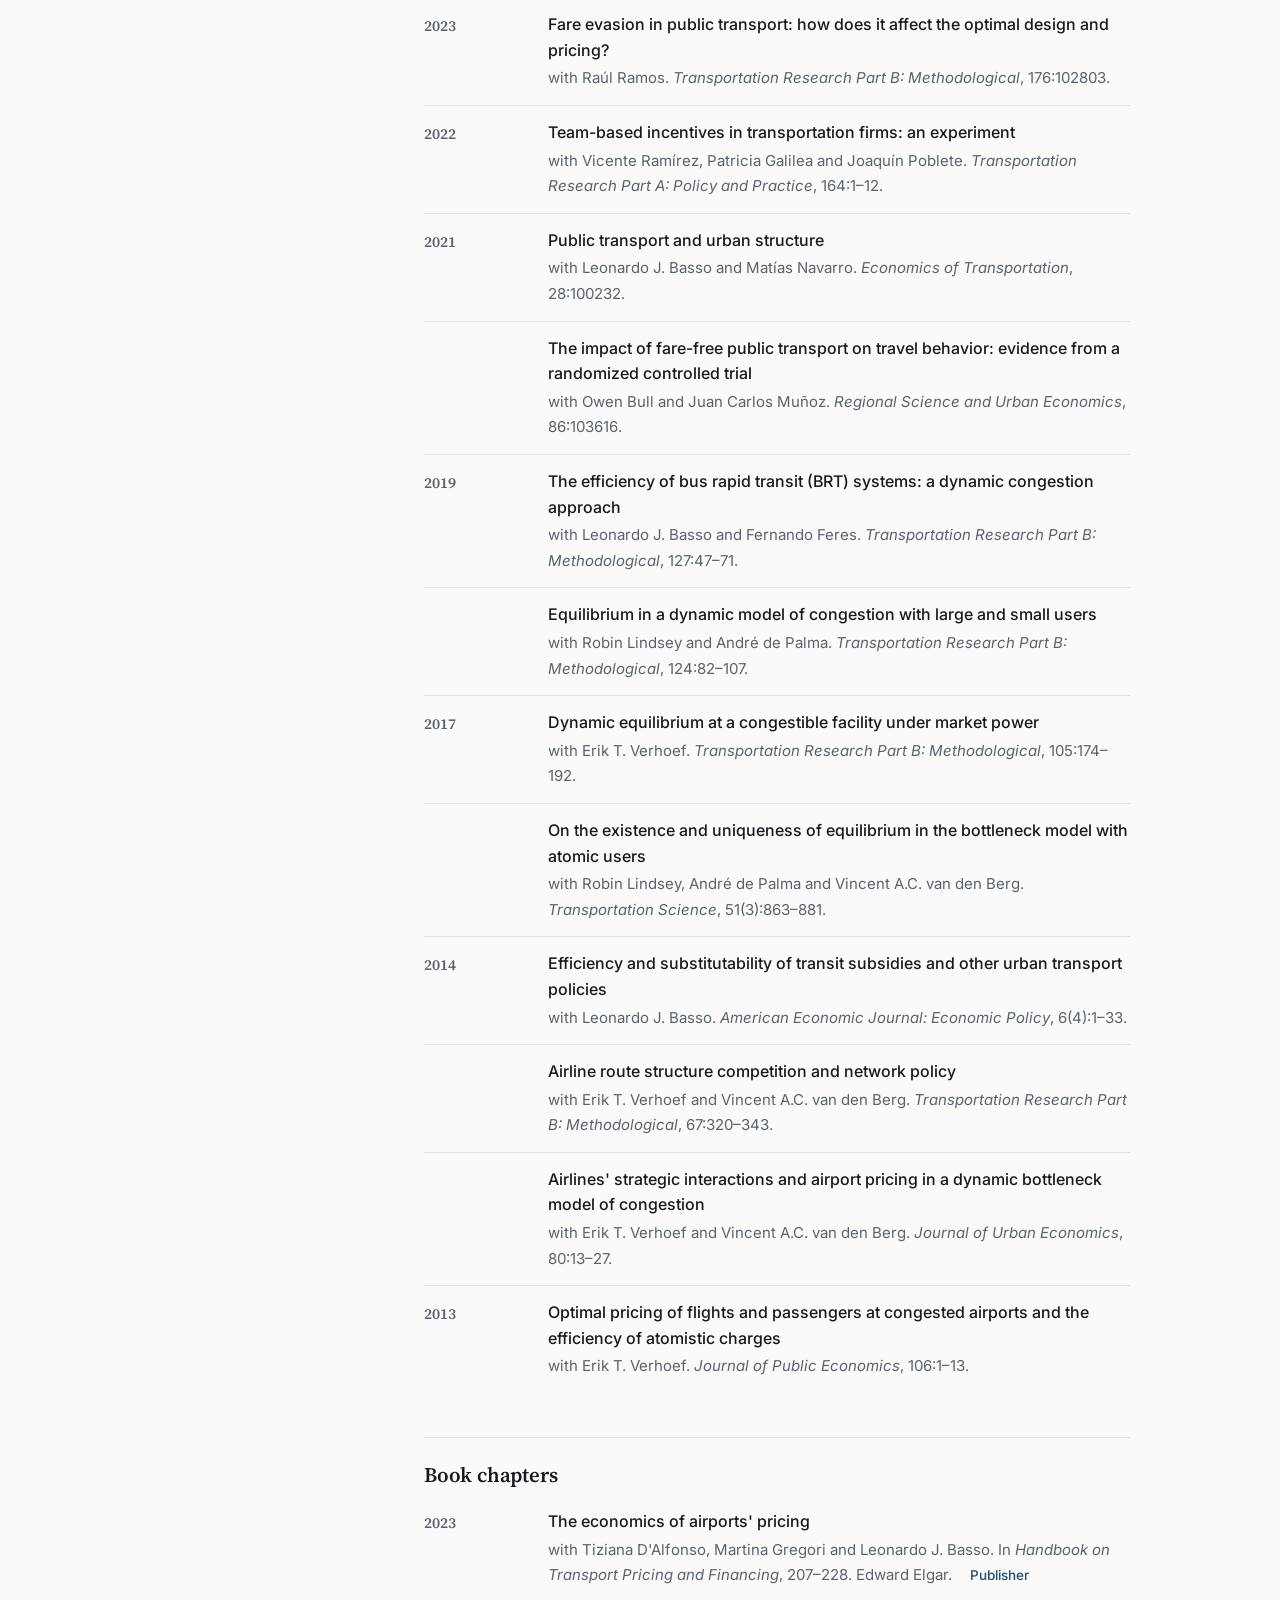
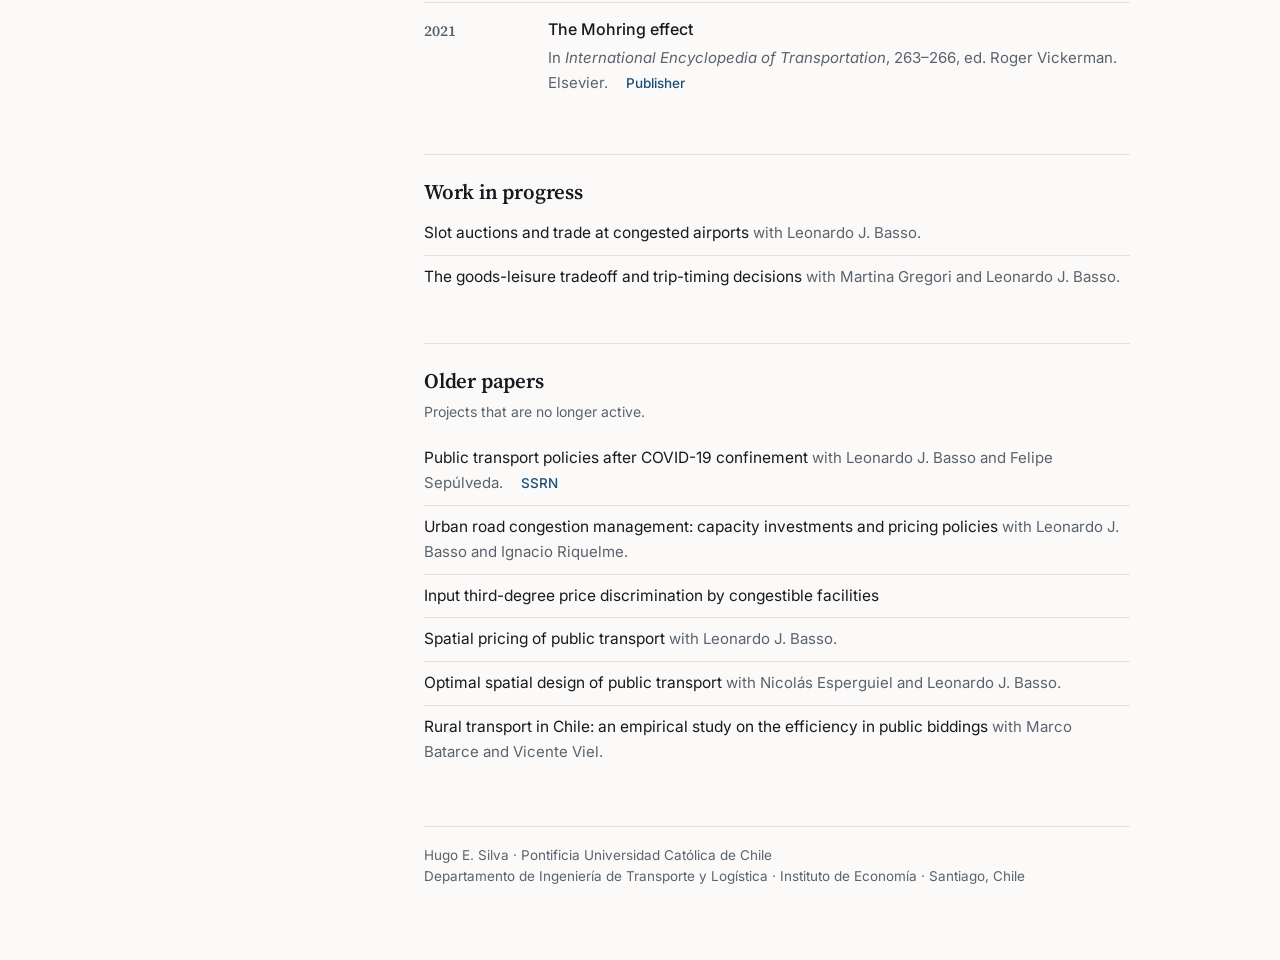
==== commit 7ebb8096: "PDF y enlace a la revista del paper de Urban Studies Co-Authored-By: Claude Fable 5.2 <noreply@anthr" ====
--- a/index.html
+++ b/index.html
@@ -271,9 +271,12 @@
       <li>
         <span class="yr">Forthcoming</span>
         <div>
-          <span class="title-plain">Wealth, homeownership, and land use regulatory changes</span>
+          <a class="title" href="pdf/land-use-regulatory-changes.pdf">Wealth, homeownership, and land use regulatory changes</a>
           <span class="meta">with Diego Gil and Kenzo Asahi. <i>Urban Studies</i>.</span>
-          <span class="filelinks"><a href="https://papers.ssrn.com/sol3/papers.cfm?abstract_id=7586760">SSRN</a></span>
+          <span class="filelinks">
+            <a href="https://doi.org/10.1177/00420980261498609">Journal</a>
+            <a href="https://papers.ssrn.com/sol3/papers.cfm?abstract_id=7586760">SSRN</a>
+          </span>
         </div>
       </li>
 
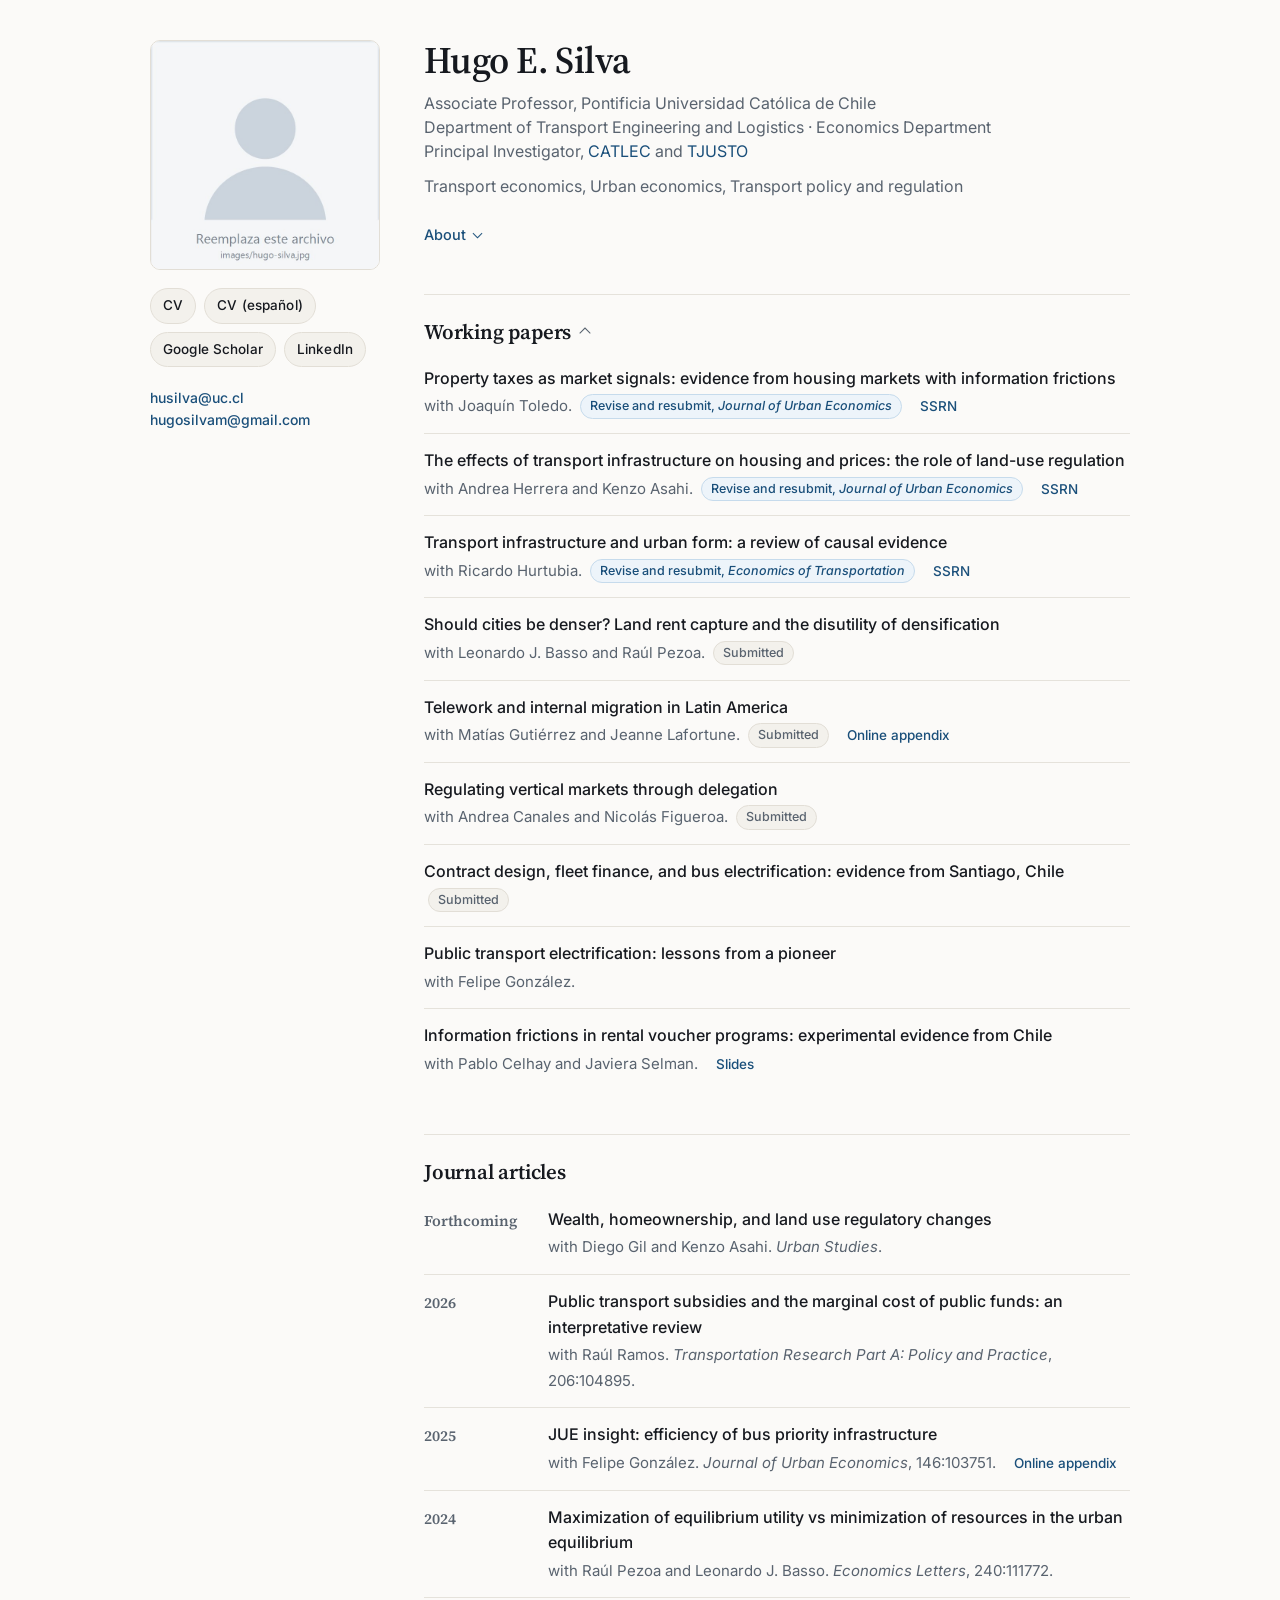
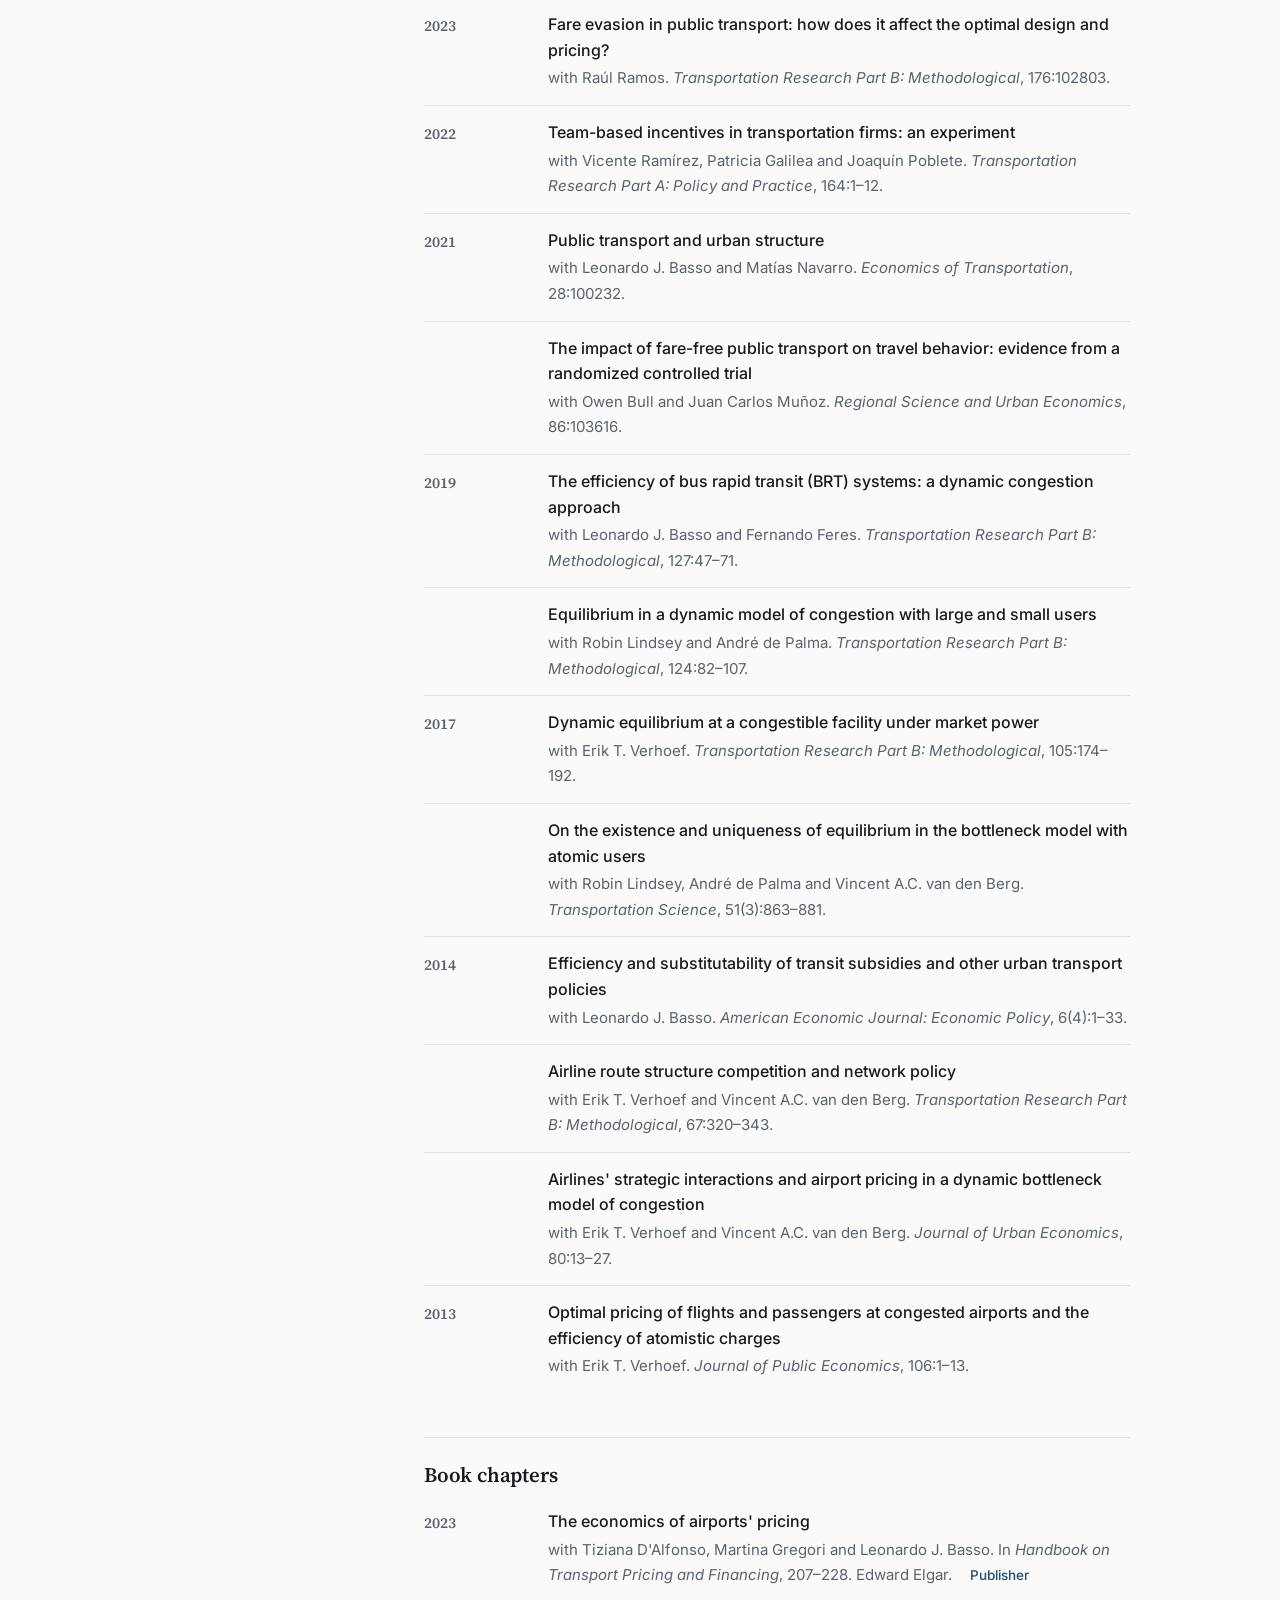
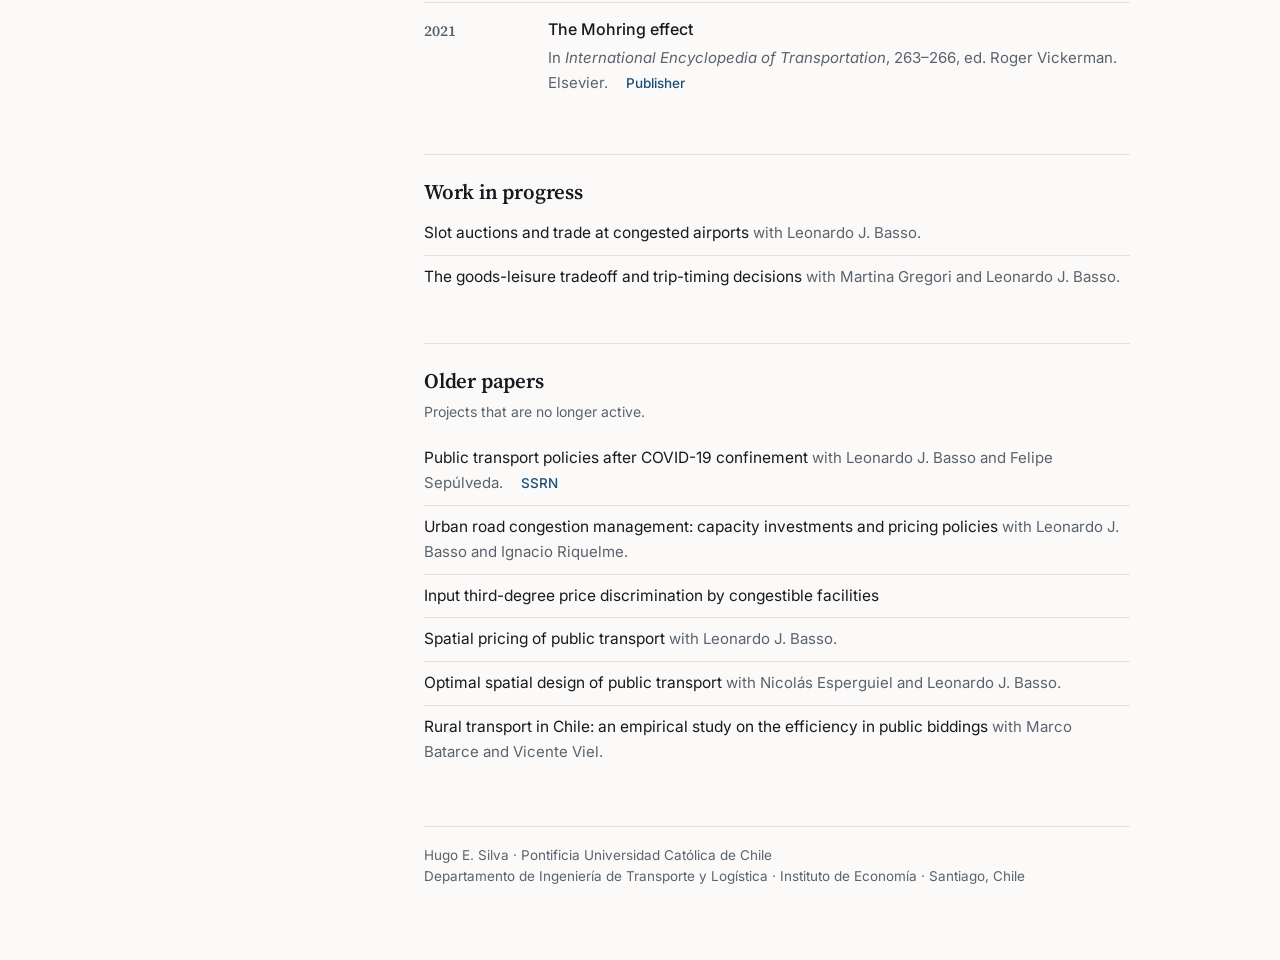
==== commit 67509602: "Quita los enlaces SSRN y Journal del paper de Urban Studies Co-Authored-By: Claude Fable 5.2 <norepl" ====
--- a/index.html
+++ b/index.html
@@ -273,10 +273,6 @@
         <div>
           <a class="title" href="pdf/land-use-regulatory-changes.pdf">Wealth, homeownership, and land use regulatory changes</a>
           <span class="meta">with Diego Gil and Kenzo Asahi. <i>Urban Studies</i>.</span>
-          <span class="filelinks">
-            <a href="https://doi.org/10.1177/00420980261498609">Journal</a>
-            <a href="https://papers.ssrn.com/sol3/papers.cfm?abstract_id=7586760">SSRN</a>
-          </span>
         </div>
       </li>
 
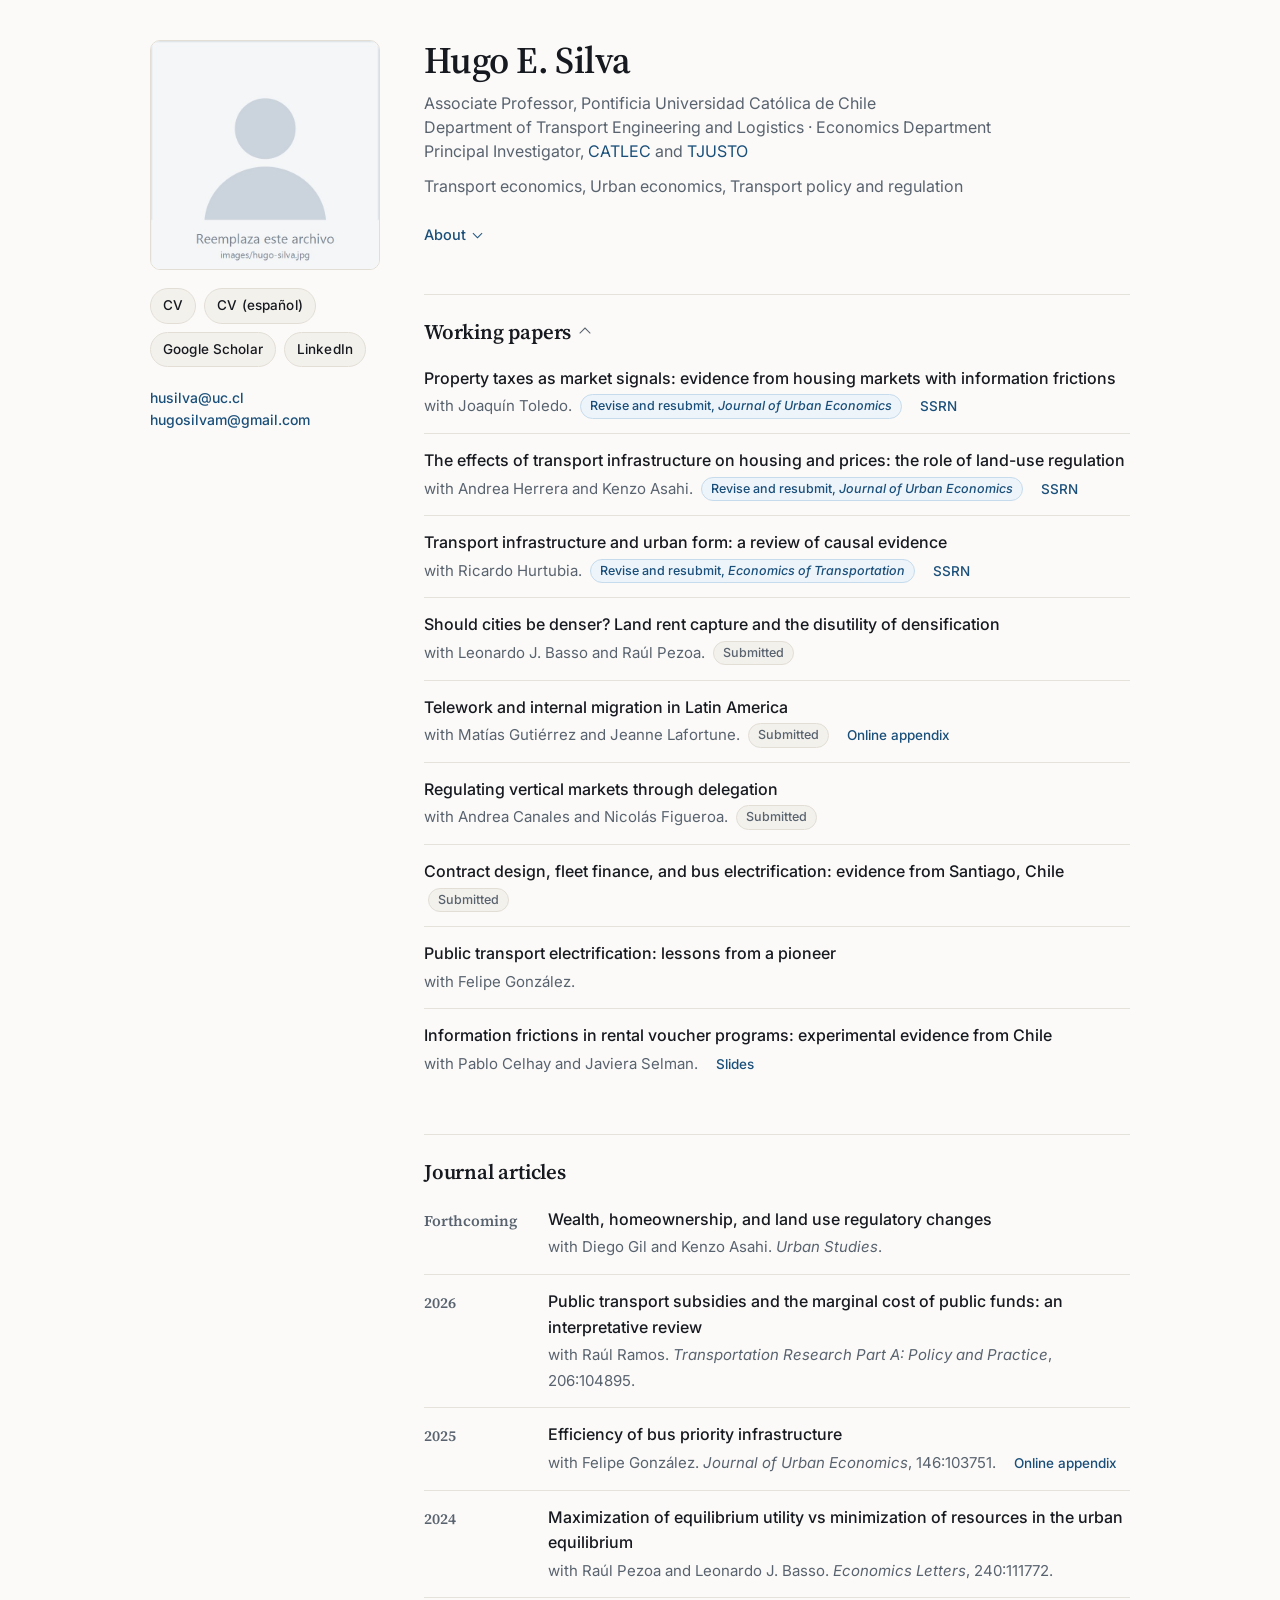
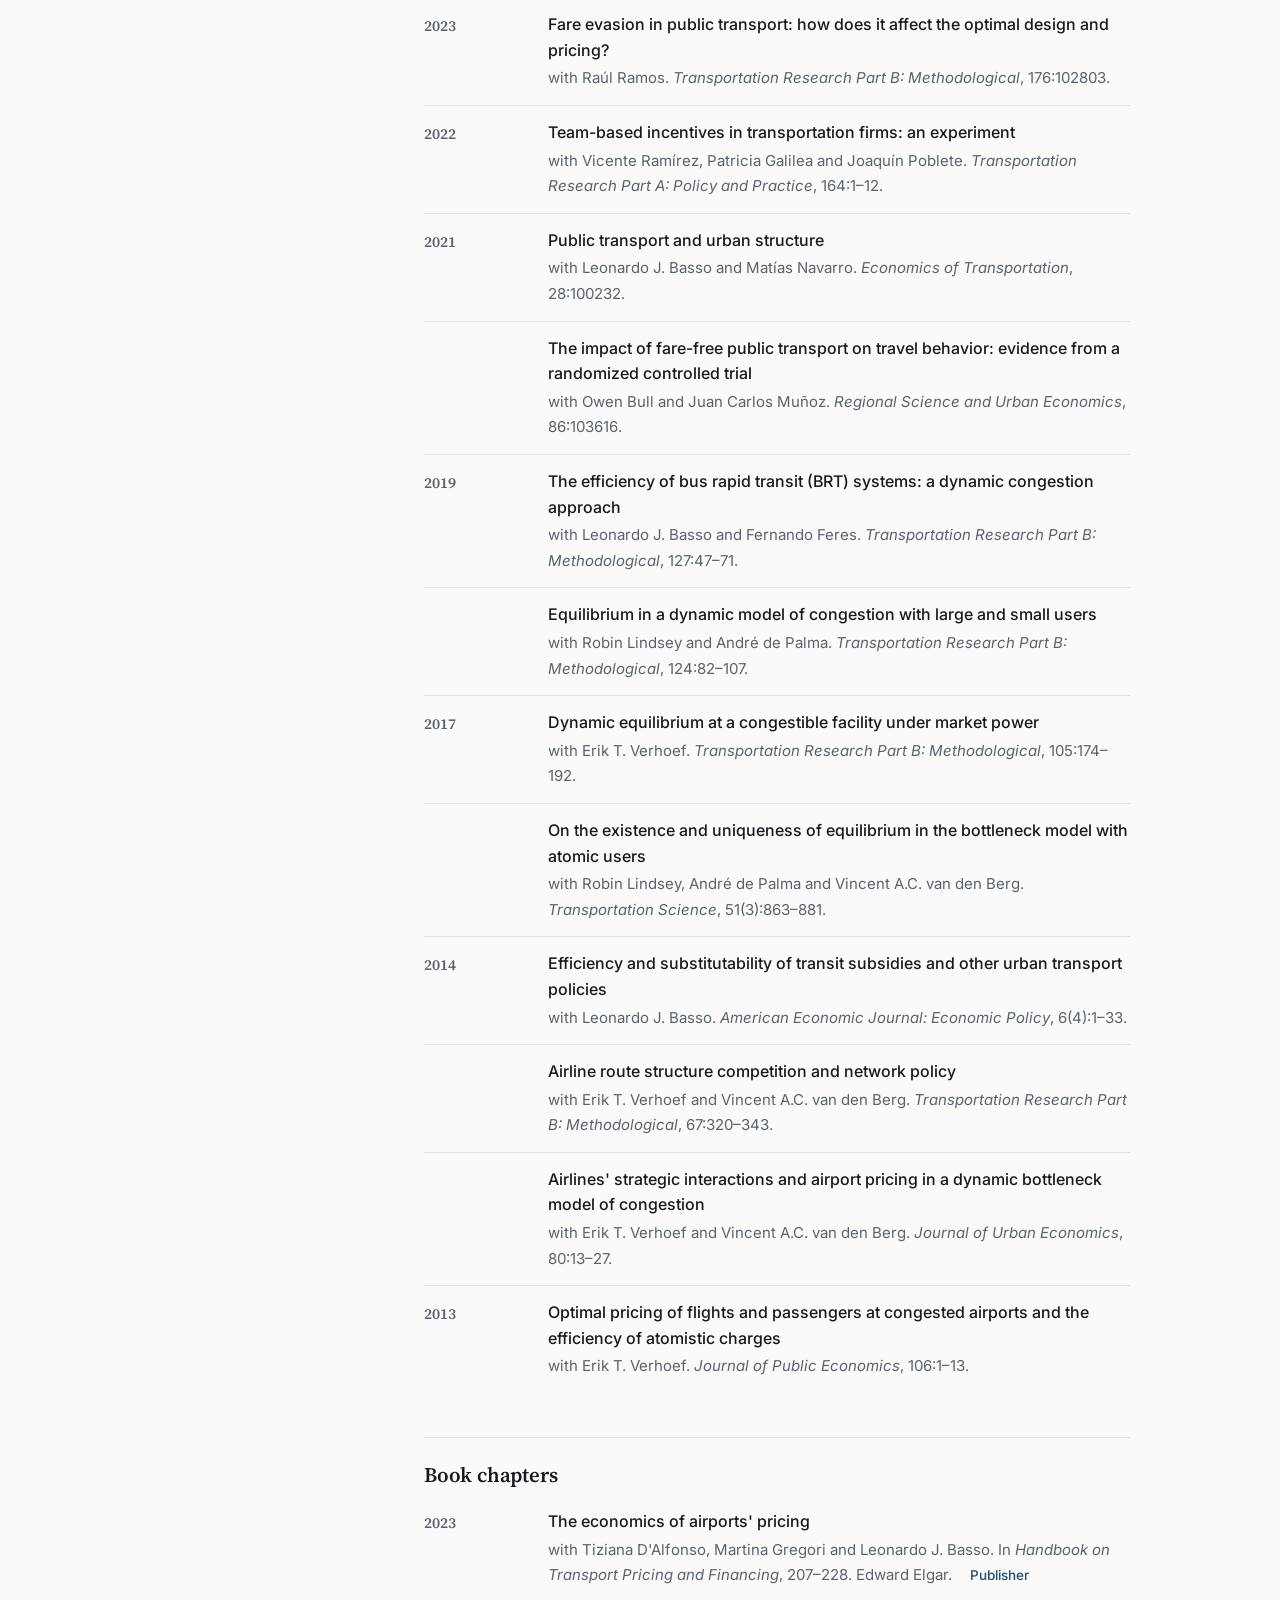
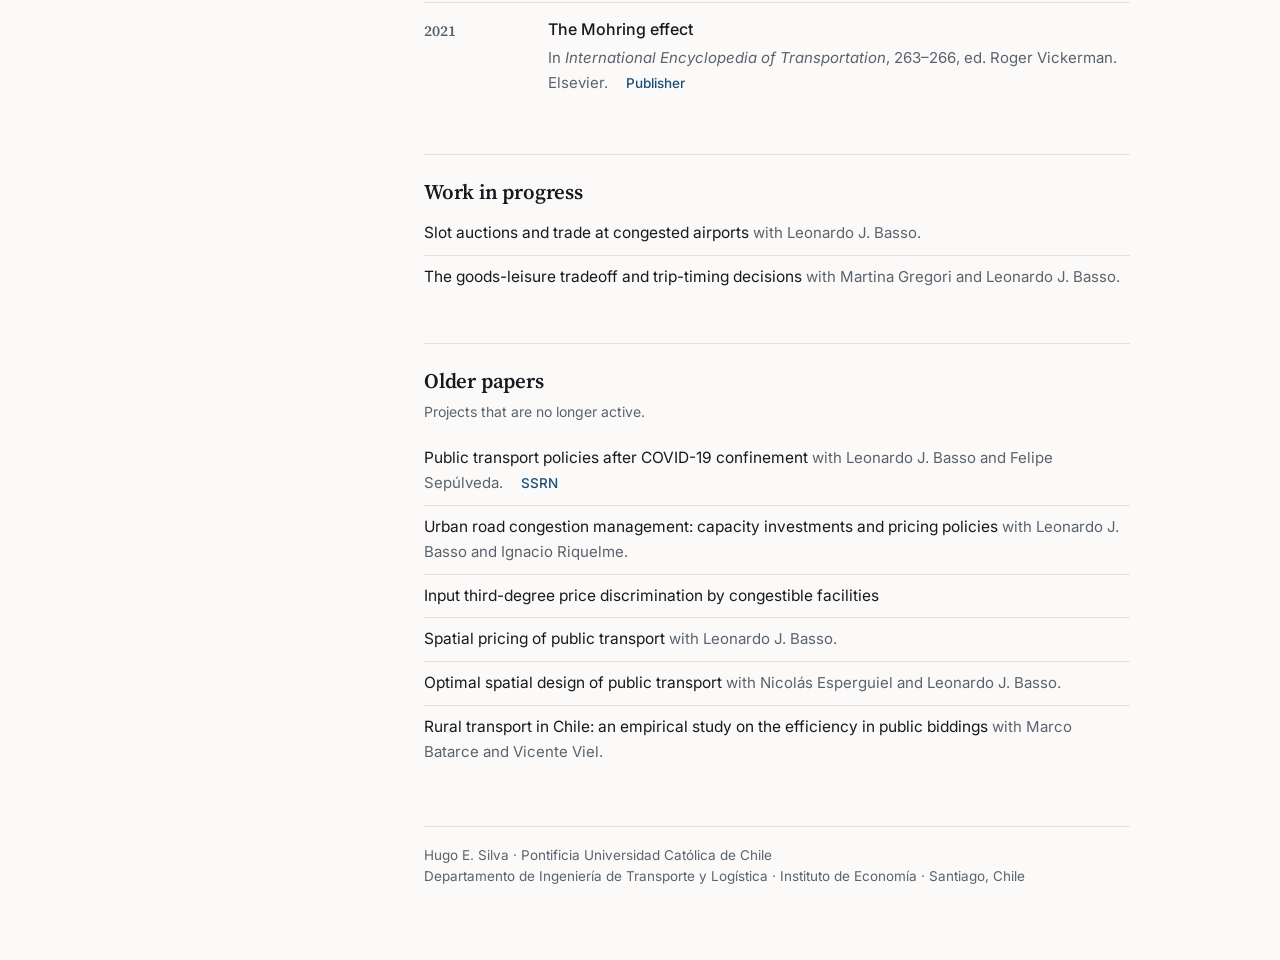
==== commit 8b816d54: "Quita el prefijo JUE insight del titulo del paper de bus priority Co-Authored-By: Claude Opus 5.5 <n" ====
--- a/index.html
+++ b/index.html
@@ -287,7 +287,7 @@
       <li>
         <span class="yr">2025</span>
         <div>
-          <a class="title" href="pdf/bus-priority.pdf">JUE insight: efficiency of bus priority infrastructure</a>
+          <a class="title" href="pdf/bus-priority.pdf">Efficiency of bus priority infrastructure</a>
           <span class="meta">with Felipe González. <i>Journal of Urban Economics</i>, 146:103751.</span>
           <span class="filelinks">
             <a href="pdf/bus-priority-appendix.pdf">Online appendix</a>
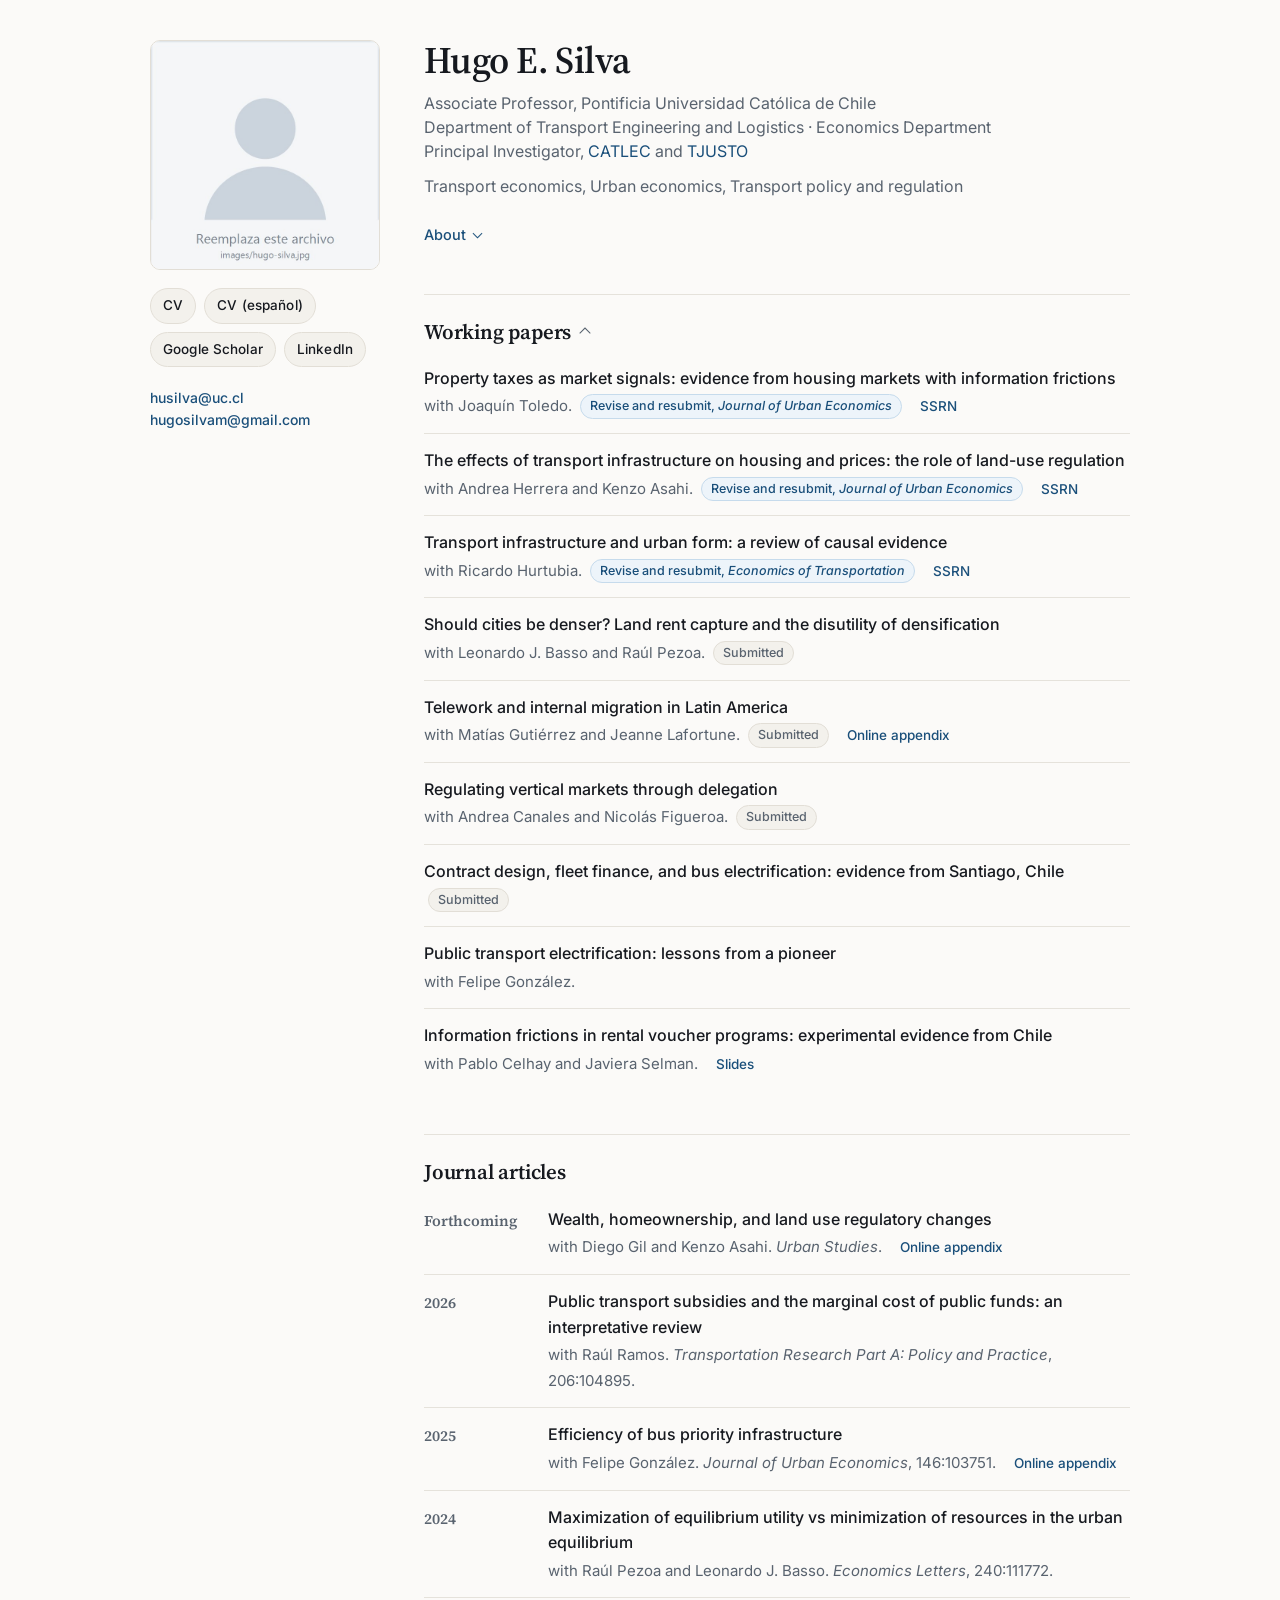
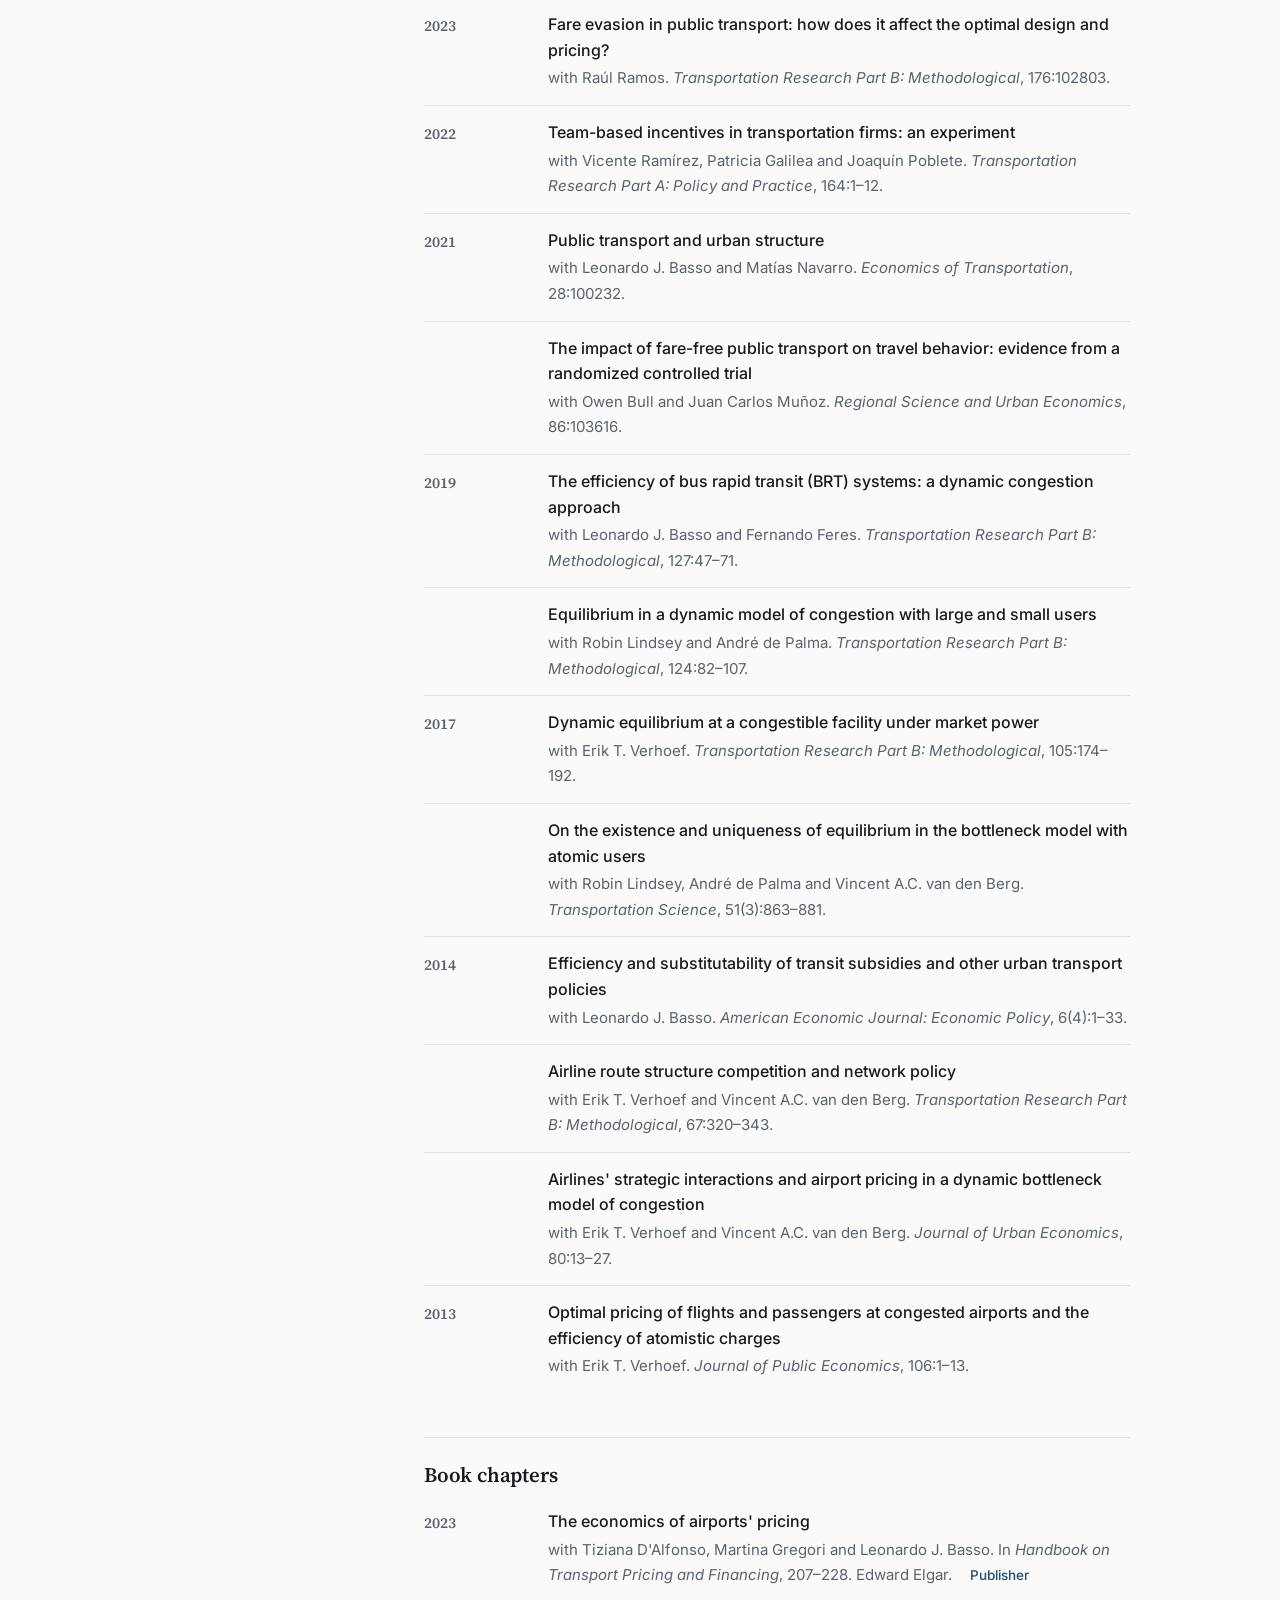
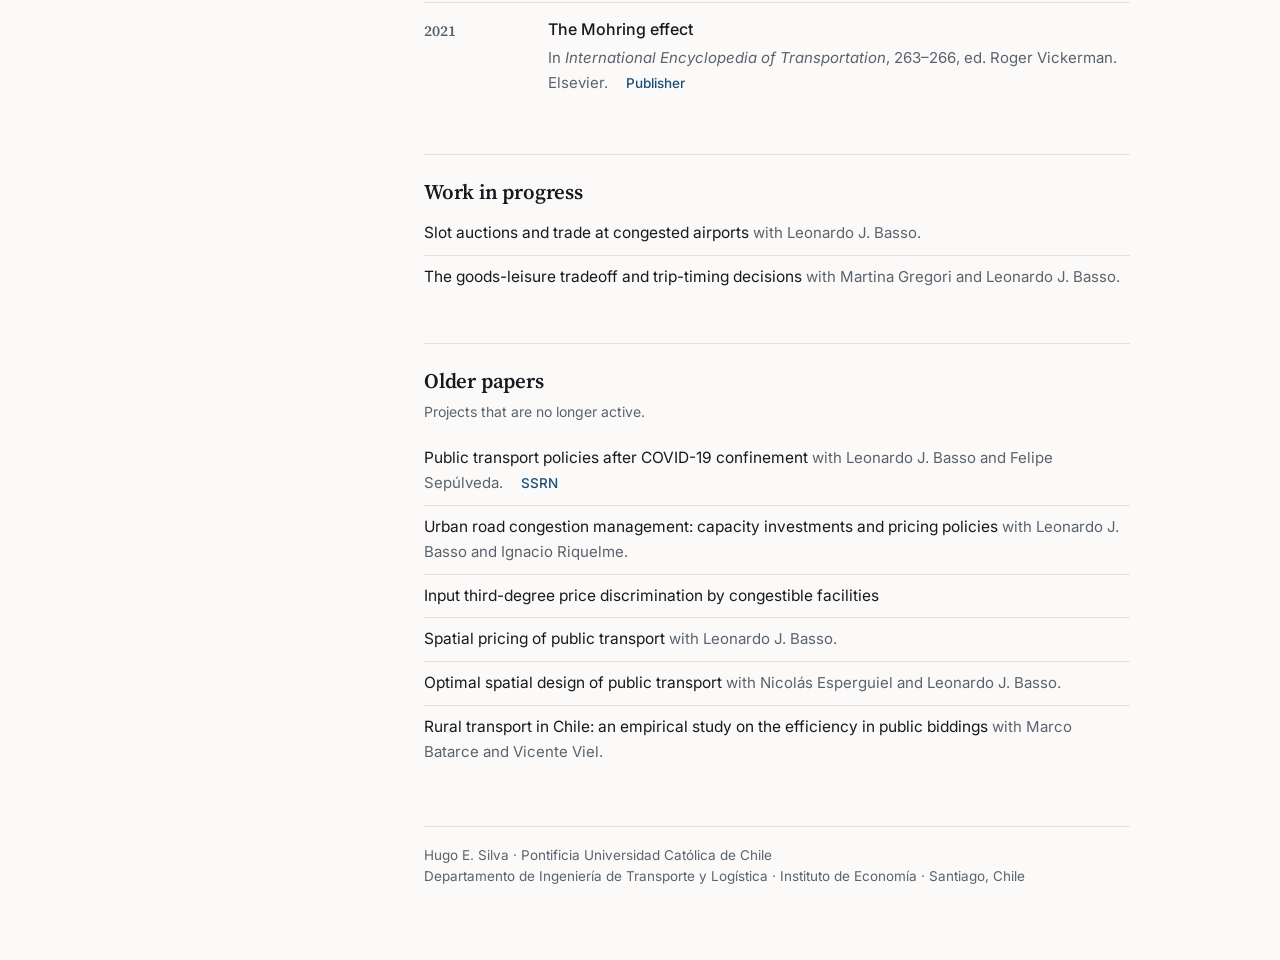
==== commit b244034a: "Apendice online del paper de Urban Studies Co-Authored-By: Claude Opus 5.5 <noreply@anthropic.com>" ====
--- a/index.html
+++ b/index.html
@@ -273,6 +273,9 @@
         <div>
           <a class="title" href="pdf/land-use-regulatory-changes.pdf">Wealth, homeownership, and land use regulatory changes</a>
           <span class="meta">with Diego Gil and Kenzo Asahi. <i>Urban Studies</i>.</span>
+          <span class="filelinks">
+            <a href="pdf/land-use-regulatory-changes-appendix.pdf">Online appendix</a>
+          </span>
         </div>
       </li>
 
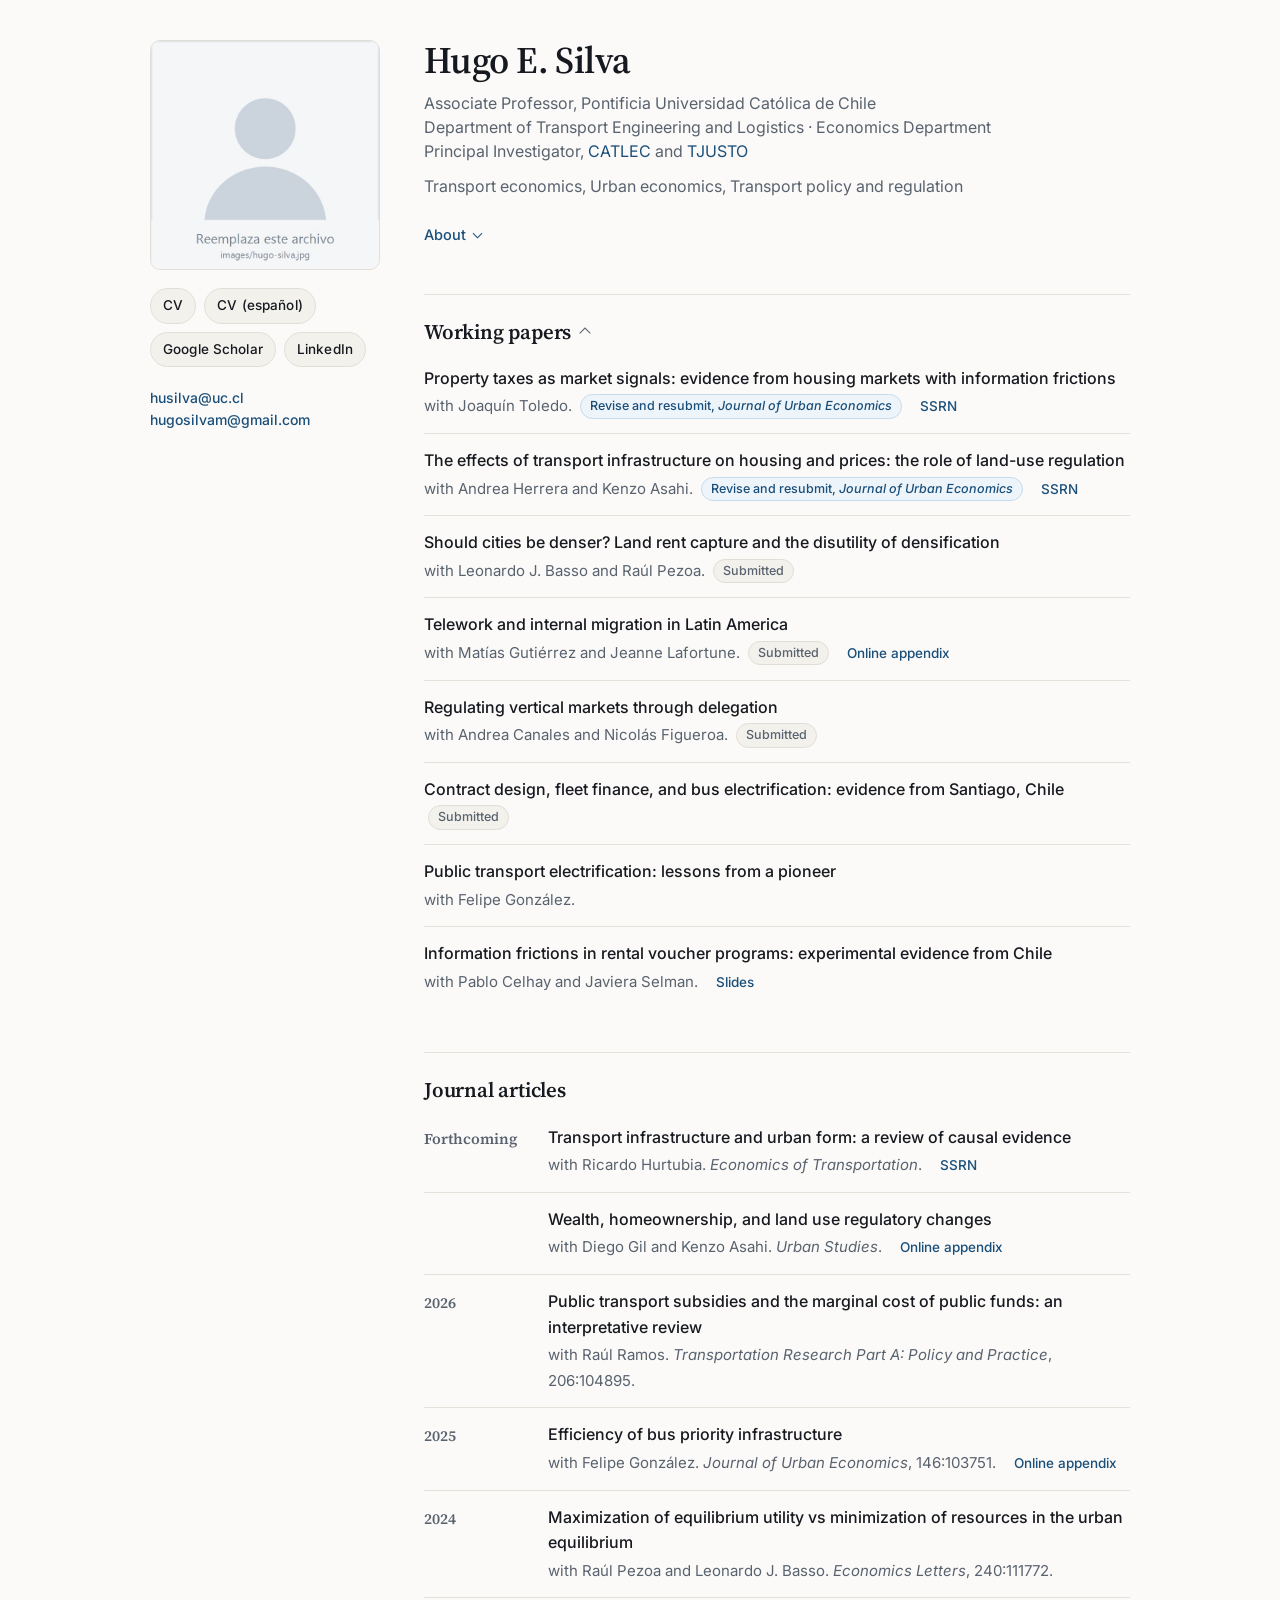
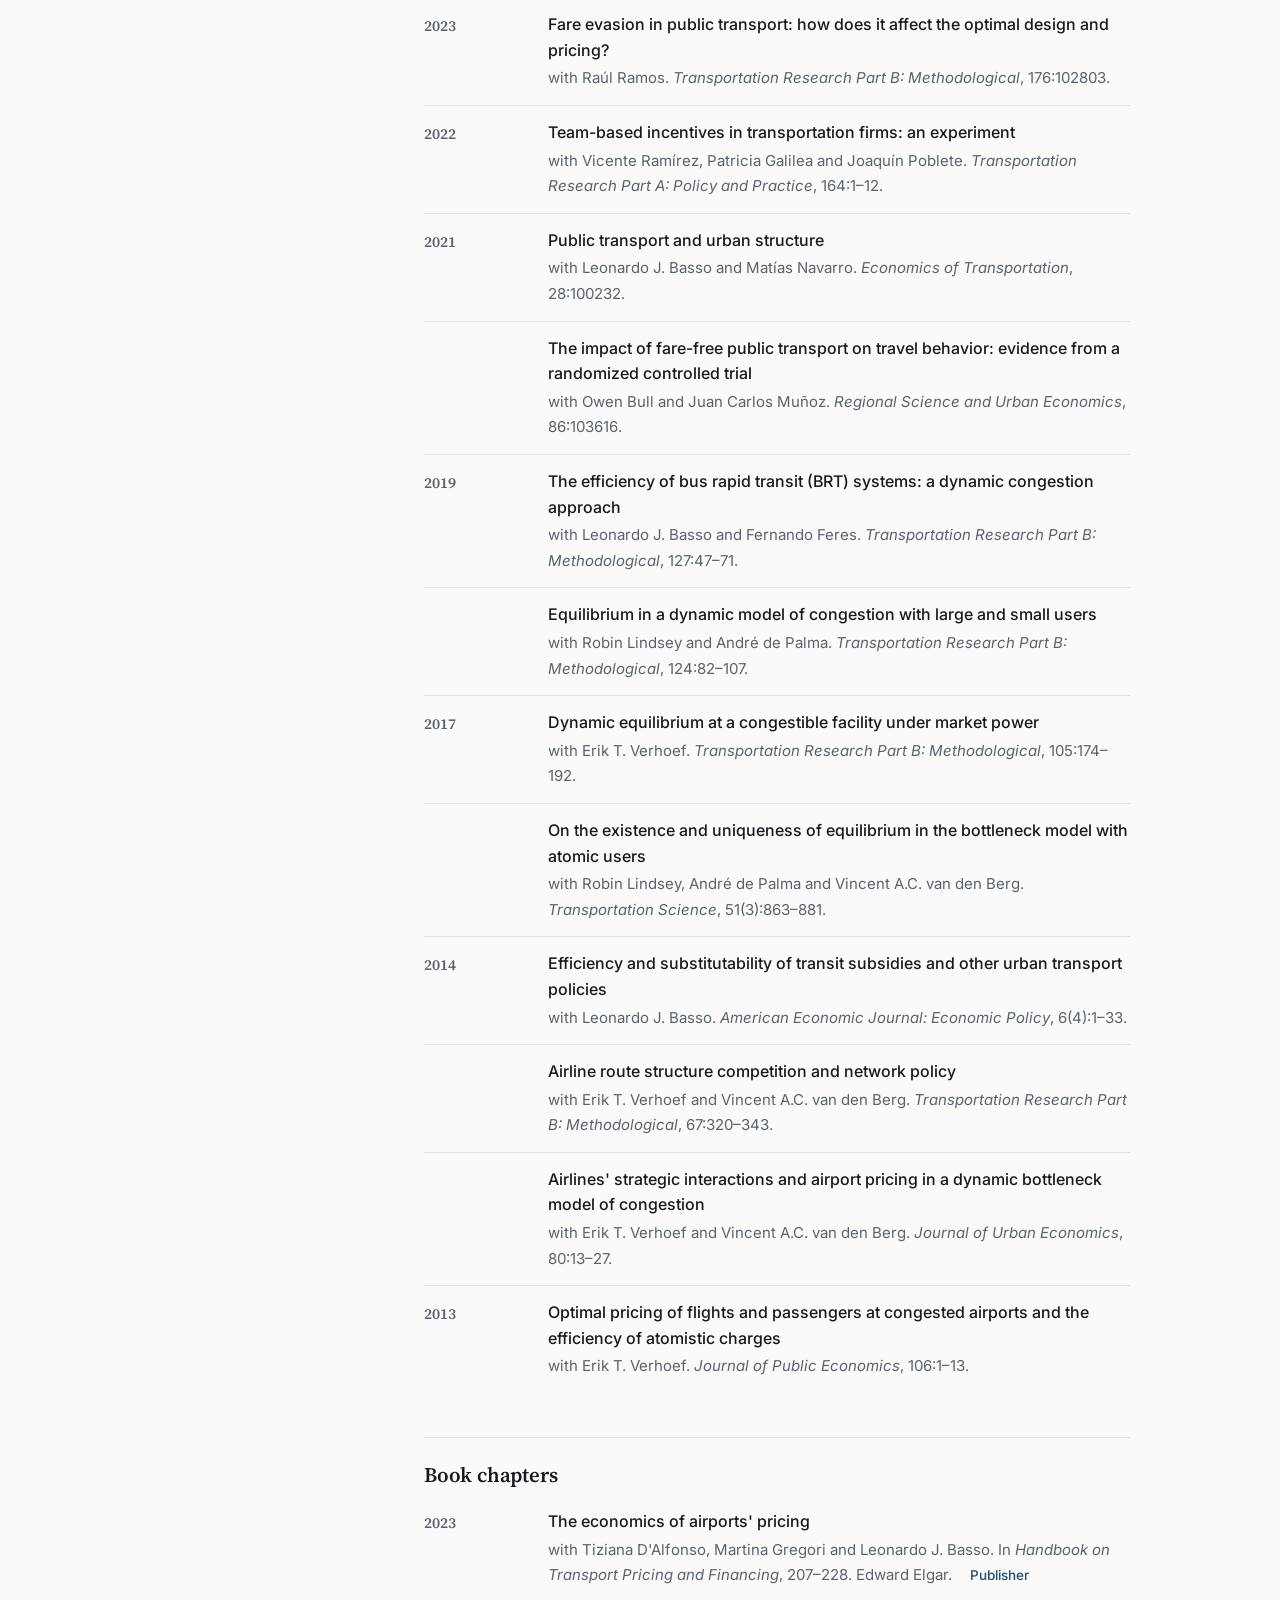
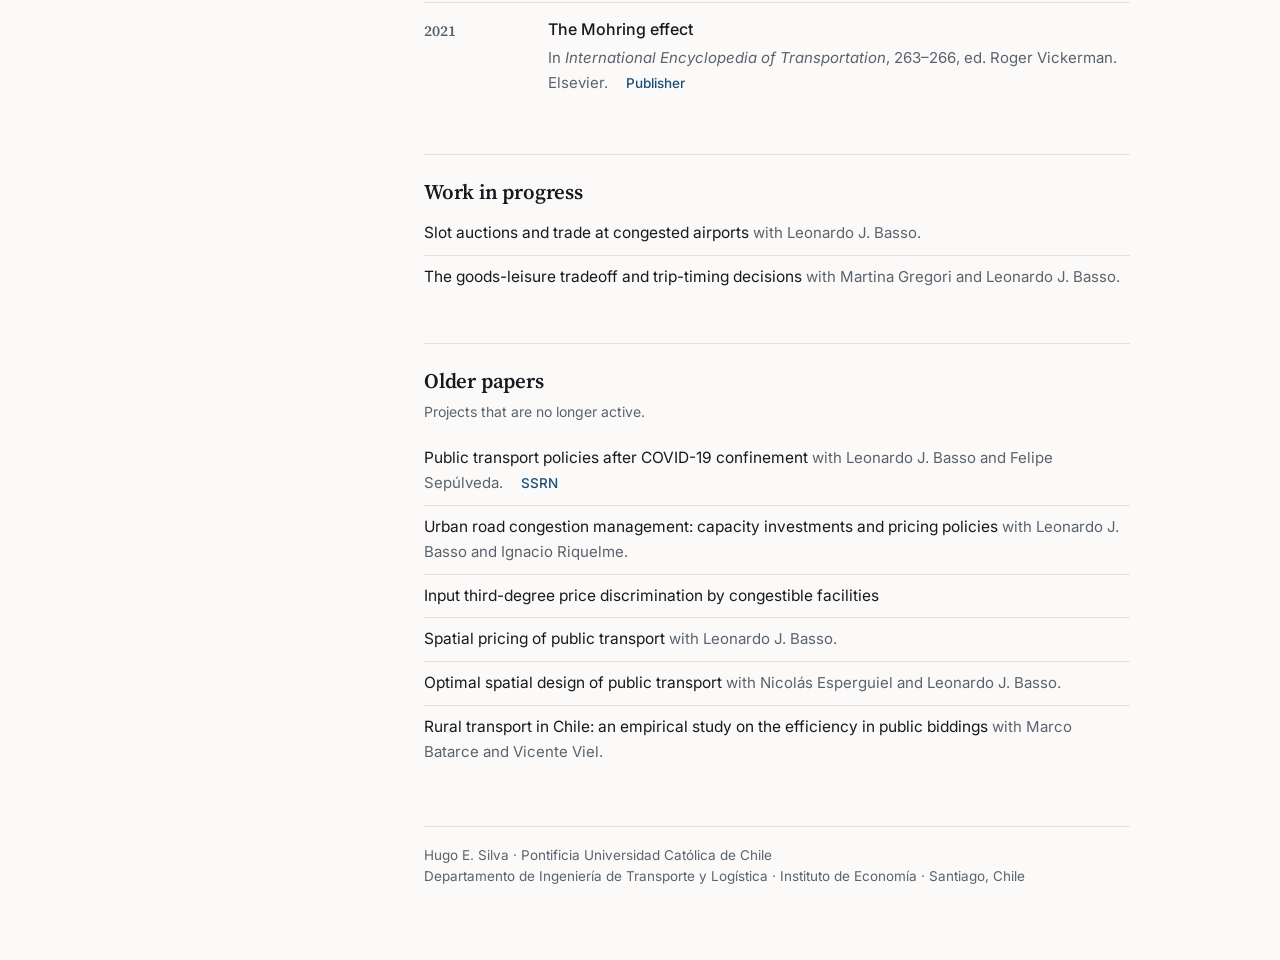
==== commit e168d3f5: "Paper con Hurtubia aceptado en Economics of Transportation Pasa la reseña de working papers a artícu" ====
--- a/index.html
+++ b/index.html
@@ -201,16 +201,6 @@
 
       <li>
         <div>
-          <a class="title" href="pdf/infrastructure-urban-form.pdf">Transport infrastructure and urban form: a review of causal evidence</a>
-          <span class="meta">with Ricardo Hurtubia.
-            <span class="status status-rr">Revise and resubmit, <i>Economics of Transportation</i></span>
-          </span>
-          <span class="filelinks"><a href="https://papers.ssrn.com/sol3/papers.cfm?abstract_id=5534223">SSRN</a></span>
-        </div>
-      </li>
-
-      <li>
-        <div>
           <a class="title" href="pdf/density-land-rent-capture.pdf">Should cities be denser? Land rent capture and the disutility of densification</a>
           <span class="meta">with Leonardo J. Basso and Ra&uacute;l Pezoa.
             <span class="status">Submitted</span>
@@ -270,6 +260,15 @@
 
       <li>
         <span class="yr">Forthcoming</span>
+        <div>
+          <a class="title" href="pdf/infrastructure-urban-form.pdf">Transport infrastructure and urban form: a review of causal evidence</a>
+          <span class="meta">with Ricardo Hurtubia. <i>Economics of Transportation</i>.</span>
+          <span class="filelinks"><a href="https://papers.ssrn.com/sol3/papers.cfm?abstract_id=5534223">SSRN</a></span>
+        </div>
+      </li>
+
+      <li>
+        <span class="yr"></span>
         <div>
           <a class="title" href="pdf/land-use-regulatory-changes.pdf">Wealth, homeownership, and land use regulatory changes</a>
           <span class="meta">with Diego Gil and Kenzo Asahi. <i>Urban Studies</i>.</span>
